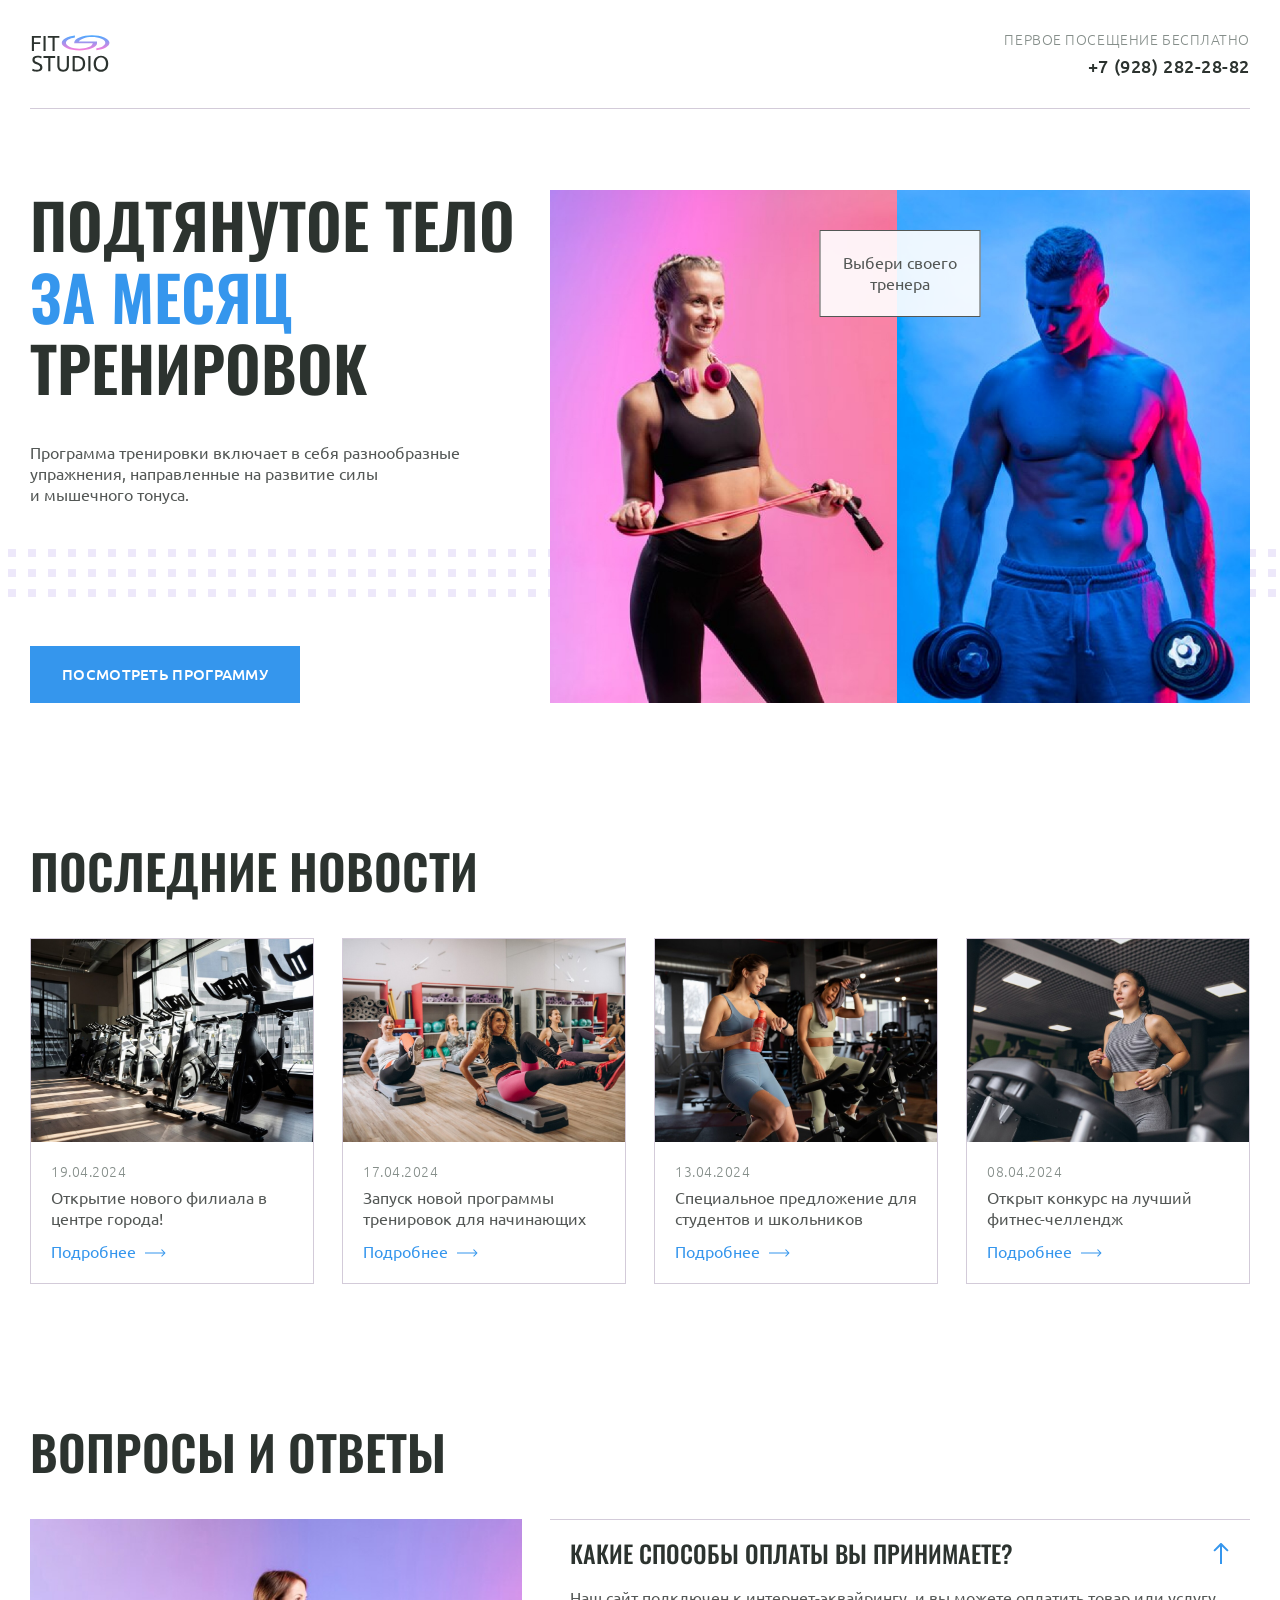
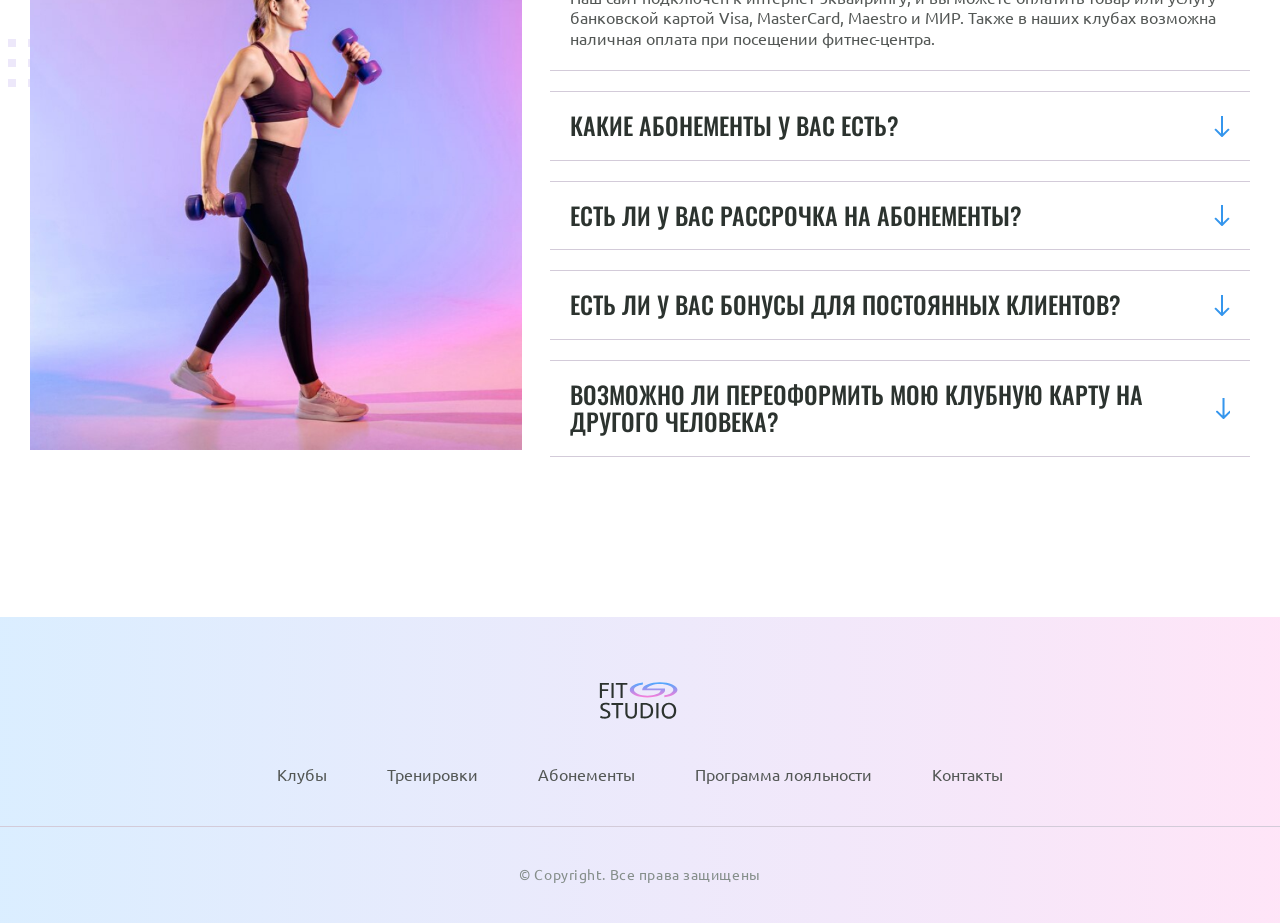
==== fit-studio/index.html @ fce28f0c "Add files via upload" ====
<!doctype html>
<html lang="ru">
  <head>
    <meta charset="UTF-8" />
    <meta name="viewport" content="width=device-width, initial-scale=1.0" />
    <title>Fit Studio - Главная</title>
    <link rel="stylesheet" href="./css/normalize.css" />
    <link rel="stylesheet" href="./css/fonts.css" />
    <link rel="stylesheet" href="./css/globals.css" />
    <link rel="stylesheet" href="./css/header.css" />
    <link rel="stylesheet" href="./css/index.css" />
    <link rel="stylesheet" href="./css/footer.css" />
    <link
      rel="icon"
      type="image/svg+xml"
      sizes="128x128"
      href="./images/favicon-icon.svg"
    />
  </head>
  <body>
    <header class="header">
      <div class="container">
        <div class="header-inner">
          <a href="/">
            <img
              src="./images/logo-icon.svg"
              width="84"
              height="45"
              alt="Логотип Fit Studio"
            />
          </a>
          <div class="phone text-sub">
            <p>Первое посещение бесплатно</p>
            <a href="tel:+79282822882">+7 (928) 282-28-82</a>
          </div>
        </div>
      </div>
    </header>
    <section class="hero section">
      <div class="container hero-container">
        <div class="hero-info">
          <h1>Подтянутое тело <strong>за месяц</strong> тренировок</h1>
          <p class="text">
            Программа тренировки включает в себя разнообразные упражнения,
            направленные на развитие силы и мышечного тонуса.
          </p>
          <a class="button" href="#">Посмотреть программу</a>
        </div>
        <div class="hero-images">
          <p class="hero-choose text">Выбери своего тренера</p>
          <img
            src="./images/sporty-woman-img.jpg"
            width="347"
            height="513"
            alt="Спортивная девушка держит в руках скакалку"
          />
          <img
            src="./images/sporty-man-img.jpg"
            width="353"
            height="513"
            alt="Спортивный мужчина держит в руках гантели"
          />
        </div>
      </div>
    </section>
    <section class="news section">
      <div class="container">
        <h2 class="title-large">Последние новости</h2>
        <div class="news-container">
          <article class="news-article">
            <header>
              <img
                src="./images/news/news-1-img.jpg"
                width="284"
                height="203"
                alt="Велотренажеры в спортивном зале"
              />
              <div class="news-info">
                <time class="news-date text-sub" datetime="2024-04-19">
                  19.04.2024
                </time>
                <h3 class="text">Открытие нового филиала в центре города!</h3>
              </div>
            </header>
            <footer>
              <a class="news-link" href="article.html">Подробнее</a>
            </footer>
          </article>
          <article class="news-article">
            <header>
              <img
                src="./images/news/news-2-img.jpg"
                width="284"
                height="203"
                alt="Группа женщин занимается спортом"
              />
              <div class="news-info">
                <time class="news-date text-sub" datetime="2024-04-17">
                  17.04.2024
                </time>
                <h3 class="text">
                  Запуск новой программы тренировок для начинающих
                </h3>
              </div>
            </header>
            <footer>
              <a class="news-link" href="article.html">Подробнее</a>
            </footer>
          </article>
          <article class="news-article">
            <header>
              <img
                src="./images/news/news-3-img.jpg"
                width="284"
                height="203"
                alt="Две девушки занимаются на велотренажерах"
              />
              <div class="news-info">
                <time class="news-date text-sub" datetime="2024-04-13">
                  13.04.2024
                </time>
                <h3 class="text">
                  Специальное предложение для студентов и школьников
                </h3>
              </div>
            </header>
            <footer>
              <a class="news-link" href="article.html">Подробнее</a>
            </footer>
          </article>
          <article class="news-article">
            <header>
              <img
                src="./images/news/news-4-img.jpg"
                width="284"
                height="203"
                alt="Девушка на беговой дорожке"
              />
              <div class="news-info">
                <time class="news-date text-sub" datetime="2024-04-08">
                  08.04.2024
                </time>
                <h3 class="text">Открыт конкурс на лучший фитнес-челлендж</h3>
              </div>
            </header>
            <footer>
              <a class="news-link" href="article.html">Подробнее</a>
            </footer>
          </article>
        </div>
      </div>
    </section>
    <section class="faq section">
      <div class="container">
        <h2 class="title-large">Вопросы и ответы</h2>
        <div class="faq-container">
          <img
            src="./images/sporty-woman-2-img.jpg"
            width="492"
            height="531"
            alt="Спортивная девушка с гантелями"
          />
          <div>
            <details name="faq" open>
              <summary class="title-medium">
                Какие способы оплаты вы принимаете?
              </summary>
              <p class="text">
                Наш сайт подключен к интернет-эквайрингу, и вы можете оплатить
                товар или услугу банковской картой Visa, MasterCard, Maestro и
                МИР. Также в наших клубах возможна наличная оплата при посещении
                фитнес-центра.
              </p>
            </details>
            <details name="faq">
              <summary class="title-medium">
                Какие абонементы у вас есть?
              </summary>
              <p class="text">
                Наш сайт подключен к интернет-эквайрингу, и вы можете оплатить
                товар или услугу банковской картой Visa, MasterCard, Maestro и
                МИР. Также в наших клубах возможна наличная оплата при посещении
                фитнес-центра.
              </p>
            </details>
            <details name="faq">
              <summary class="title-medium">
                Есть ли у вас рассрочка на абонементы?
              </summary>
              <p class="text">
                Наш сайт подключен к интернет-эквайрингу, и вы можете оплатить
                товар или услугу банковской картой Visa, MasterCard, Maestro и
                МИР. Также в наших клубах возможна наличная оплата при посещении
                фитнес-центра.
              </p>
            </details>
            <details name="faq">
              <summary class="title-medium">
                Есть ли у вас бонусы для постоянных клиентов?
              </summary>
              <p class="text">
                Наш сайт подключен к интернет-эквайрингу, и вы можете оплатить
                товар или услугу банковской картой Visa, MasterCard, Maestro и
                МИР. Также в наших клубах возможна наличная оплата при посещении
                фитнес-центра.
              </p>
            </details>
            <details name="faq">
              <summary class="title-medium">
                Возможно ли переоформить мою клубную карту на другого человека?
              </summary>
              <p class="text">
                Наш сайт подключен к интернет-эквайрингу, и вы можете оплатить
                товар или услугу банковской картой Visa, MasterCard, Maestro и
                МИР. Также в наших клубах возможна наличная оплата при
                посещенииß фитнес-центра.
              </p>
            </details>
          </div>
        </div>
      </div>
    </section>
    <footer class="footer">
      <div class="footer-top">
        <div class="container">
          <a class="footer-logo" href="/">
            <img
              src="./images/logo-icon.svg"
              width="84"
              height="45"
              alt="Логотип Fit Studio"
            />
          </a>
          <nav class="menu">
            <ul>
              <li><a href="#">Клубы</a></li>
              <li><a href="#">Тренировки</a></li>
              <li><a href="#">Абонементы</a></li>
              <li><a href="#">Программа лояльности</a></li>
              <li><a href="#">Контакты</a></li>
            </ul>
          </nav>
        </div>
      </div>
      <div class="container">
        <p class="copyright">&copy; Copyright. Все права защищены</p>
      </div>
    </footer>
  </body>
</html>
---- fit-studio/css/fonts.css ----
@font-face {
  font-family: "Ubuntu";
  src: local("Ubuntu"), url("../fonts/UbuntuLight.woff2") format("woff2");
  font-weight: 300;
  font-style: normal;
  font-display: swap;
}

@font-face {
  font-family: "Ubuntu";
  src: local("Ubuntu"), url("../fonts/UbuntuRegular.woff2") format("woff2");
  font-weight: 400;
  font-style: normal;
  font-display: swap;
}

@font-face {
  font-family: "Ubuntu";
  src: local("Ubuntu"), url("../fonts/UbuntuMedium.woff2") format("woff2");
  font-weight: 500;
  font-style: normal;
  font-display: swap;
}

@font-face {
  font-family: "Oswald";
  src: local("Oswald"), url("../fonts/OswaldMedium.woff2") format("woff2");
  font-weight: 500;
  font-style: normal;
  font-display: swap;
}

@font-face {
  font-family: "Oswald";
  src: local("Oswald"), url("../fonts/OswaldSemiBold.woff2") format("woff2");
  font-weight: 600;
  font-style: normal;
  font-display: swap;
}
---- fit-studio/css/globals.css ----
html {
  font-family: Ubuntu, sans-serif;
  font-weight: 400;
}

*,
*::before,
*::after {
  box-sizing: border-box;
}

body {
  display: flex;
  flex-direction: column;
  min-height: 100vh;
}

h1,
h2,
h3,
h4,
h5,
h6,
p {
  margin: 0;
}

a {
  text-decoration: none;
}

a,
button {
  outline: none;
}

.container {
  max-width: 1250px;
  margin: 0 auto;
  padding: 0 15px;
}

.text {
  font-weight: 400;
  font-size: 16px;
  line-height: 130%;
  color: #535755;
}

.button {
  display: inline-block;
  padding: 19px 32px;
  font-weight: 500;
  font-size: 15px;
  line-height: 130%;
  letter-spacing: 0.02em;
  text-transform: uppercase;
  text-align: center;
  color: #fff;
  background-color: #3596ed;
  transition:
    opacity 0.2s,
    background-color 0.2s;
}

.button:hover {
  opacity: 0.85;
}

.button:not(:disabled):active {
  background-color: #2d82cd;
}

button.button:disabled {
  opacity: 0.65;
  cursor: default;
}

.section {
  margin-bottom: 140px;
}

.title-large {
  max-width: 596px;
  margin-bottom: 40px;
  font-family: Oswald, sans-serif;
  font-weight: 600;
  font-size: 48px;
  line-height: 115%;
  text-transform: uppercase;
  color: #2c332f;
}

.title-medium {
  font-family: Oswald, sans-serif;
  font-weight: 500;
  font-size: 24px;
  line-height: 115%;
  text-transform: uppercase;
  color: #2c332f;
}

.text-sub {
  font-weight: 300;
  font-size: 14px;
  letter-spacing: 0.04em;
  text-transform: uppercase;
  color: #858e8a;
}

a:focus-visible,
button:focus-visible,
summary:focus-visible {
  outline: 2px solid #3596ed;
  outline-offset: 1px;
}
---- fit-studio/css/header.css ----
.header-inner {
  display: flex;
  justify-content: space-between;
  align-items: center;
  gap: 10px;
  padding-top: 30px;
  padding-bottom: 30px;
  border-bottom: 1px solid #d3cbd9;
}

.phone {
  text-align: right;
}

.phone p {
  margin-bottom: 8px;
}

.phone a {
  font-weight: 500;
  font-size: 18px;
  color: #2c332f;
  transition: color 0.2s;
}

.phone a:hover {
  color: #3596ed;
}
---- fit-studio/css/index.css ----
.hero {
  position: relative;
  padding-top: 80px;
}

.hero::after {
  content: "";
  position: absolute;
  bottom: 106px;
  z-index: -1;
  width: 100%;
  height: 48px;
  background: url("../images/decor-large-icon.svg") repeat-x;
}

.hero-container {
  display: flex;
  align-items: center;
  gap: 28px;
}

.hero h1 {
  margin-bottom: 40px;
  font-family: Oswald, sans-serif;
  font-weight: 600;
  font-size: 62px;
  line-height: 115%;
  text-transform: uppercase;
  color: #2c332f;
}

.hero h1 strong {
  font-weight: 600;
  color: #3596ed;
}

.hero-info .text {
  max-width: 440px;
  margin-bottom: 140px;
}

.hero-images {
  position: relative;
  display: flex;
}

.hero-choose {
  position: absolute;
  top: 40px;
  left: 50%;
  transform: translateX(-50%);
  max-width: 161px;
  padding: 22px;
  background: rgb(255 255 255 / 0.9);
  border: 1px solid #535755;
  text-align: center;
}

.news-container {
  display: flex;
  gap: 28px;
}

.news-article {
  display: flex;
  flex-direction: column;
  max-width: 284px;
  background-color: #fff;
  border: 1px solid #d3cbd9;
  overflow: hidden;
}

.news-article img {
  display: block;
}

.news-info {
  padding: 20px 20px 0;
  margin-bottom: 12px;
}

.news-date {
  display: inline-block;
  margin-bottom: 8px;
}

.news-article footer {
  padding: 0 20px 20px;
  margin-top: auto;
}

.news-link {
  display: inline-flex;
  align-items: center;
  gap: 8px;
  font-weight: 400;
  font-size: 16px;
  line-height: 130%;
  color: #3596ed;
}

.news-link::after {
  content: "";
  display: inline-block;
  width: 22px;
  height: 9px;
  background-image: url("../images/arrow-right-icon.svg");
  transition: transform 0.2s;
}

.news-link:hover::after {
  transform: translateX(5px);
}

.faq {
  position: relative;
}

.faq::before {
  content: "";
  position: absolute;
  top: 215px;
  z-index: -1;
  width: calc(50% - 250px);
  height: 48px;
  background: url("../images/decor-large-icon.svg") repeat-x;
}

.faq-container {
  display: flex;
  gap: 28px;
}

details {
  margin-bottom: 20px;
  border-block: 1px solid #d3cbd9;
}

details[open] summary::after {
  transform: rotate(180deg);
}

summary {
  display: flex;
  align-items: center;
  justify-content: space-between;
  gap: 10px;
  list-style: none;
  padding: 20px;
  cursor: pointer;
}

summary::after {
  content: "";
  display: inline-block;
  width: 17px;
  height: 22px;
  background: url("../images/arrow-down-icon.svg") no-repeat center / cover;
}

summary::-webkit-details-marker {
  display: none;
}

details > p {
  padding: 0 20px 20px;
}
---- fit-studio/css/footer.css ----
.footer {
  padding: 60px 0 40px;
  margin-top: auto;
  background-image: linear-gradient(
    90deg,
    rgba(73, 169, 255, 0.2) 0%,
    rgba(252, 124, 217, 0.2) 100%
  );
  text-align: center;
}

.footer-top {
  padding-bottom: 40px;
  margin-bottom: 40px;
  border-bottom: 1px solid #d3cbd9;
}

.footer-logo {
  display: inline-block;
  margin-bottom: 40px;
}

.menu ul {
  display: flex;
  justify-content: center;
  align-items: center;
  gap: 60px;
  list-style: none;
  margin: 0;
  padding: 0;
}

.menu a {
  font-weight: 400;
  font-size: 16px;
  line-height: 130%;
  color: #535755;
  transition: color 0.2s;
}

.menu a:hover {
  color: #3596ed;
}

.copyright {
  font-weight: 400;
  font-size: 14px;
  letter-spacing: 0.04em;
  color: #858e8a;
}

/*
1200px
992px
768px
576px
375px
320px
*/

@media (width <= 768px) {
  .menu ul {
    flex-direction: column;
    gap: 25px;
  }
}
@media (width <= 576px) {
  .footer {
    padding-top: 40px;
  }
}
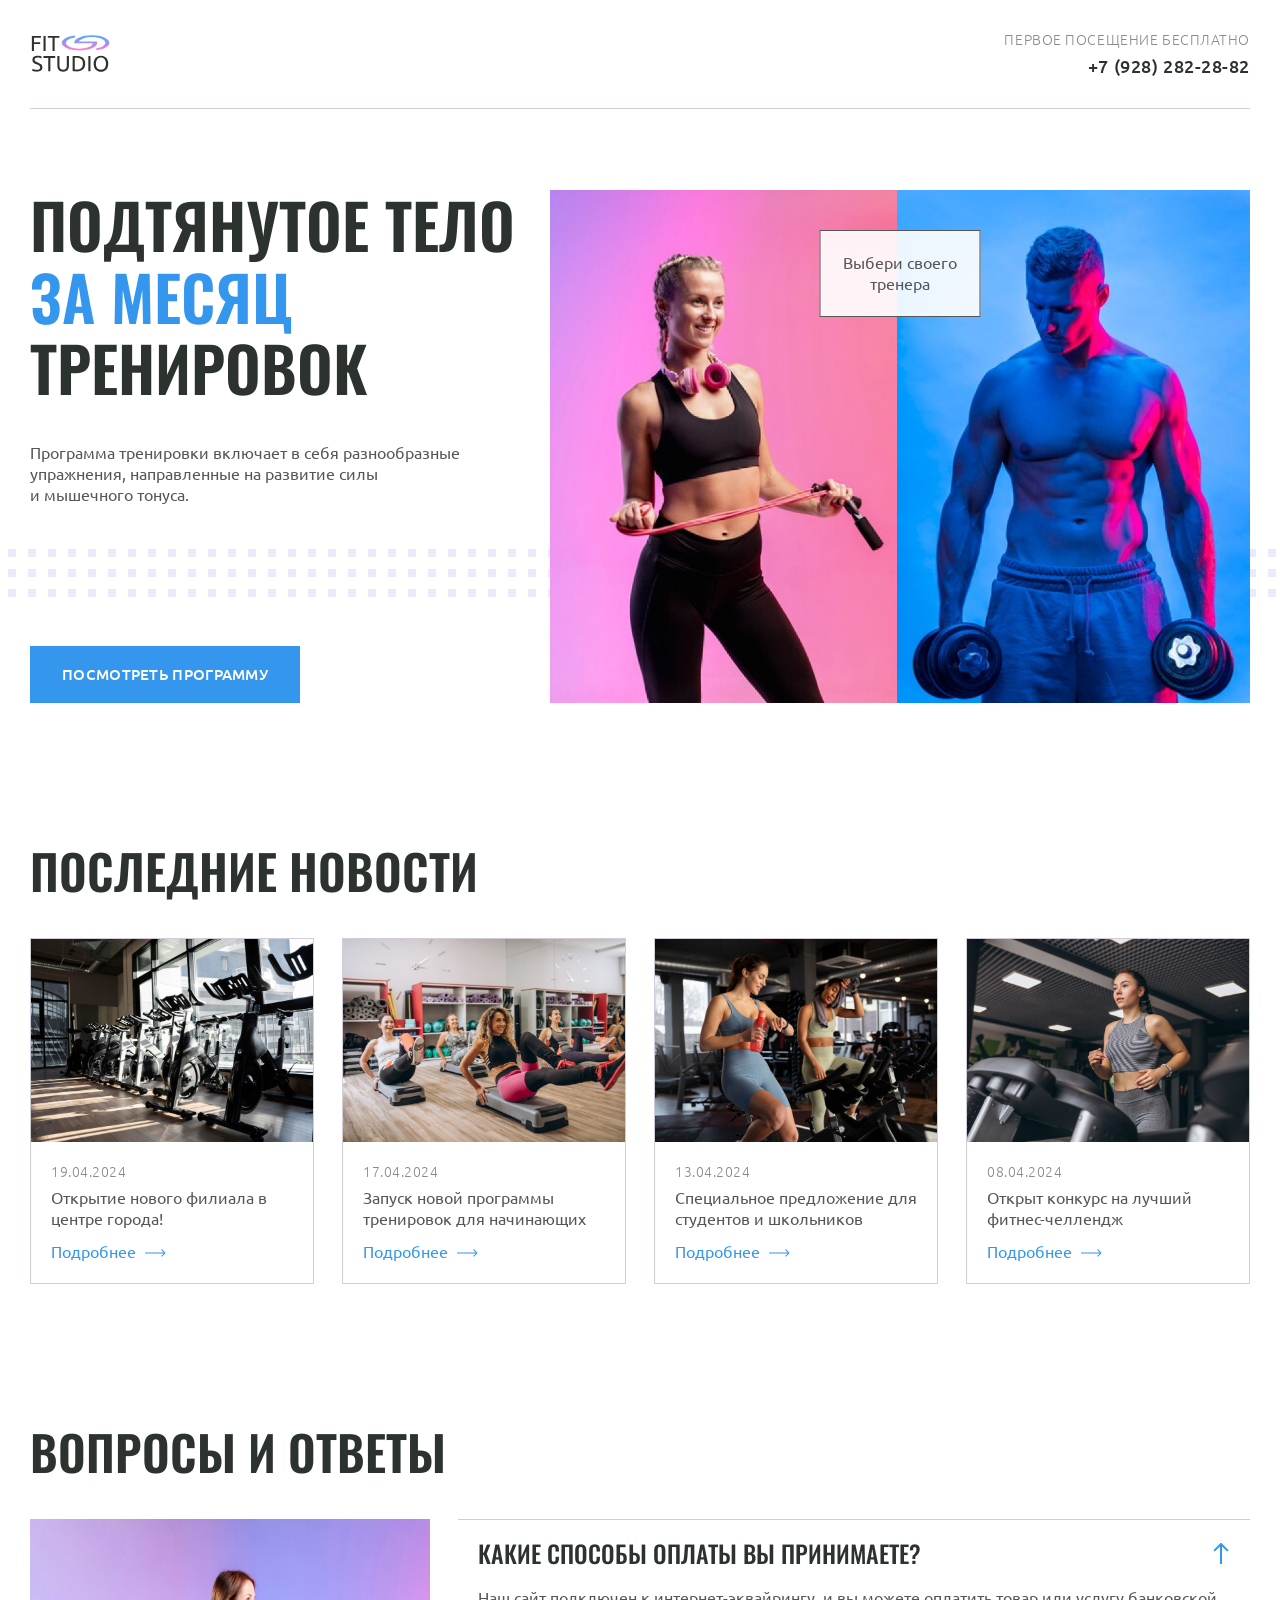
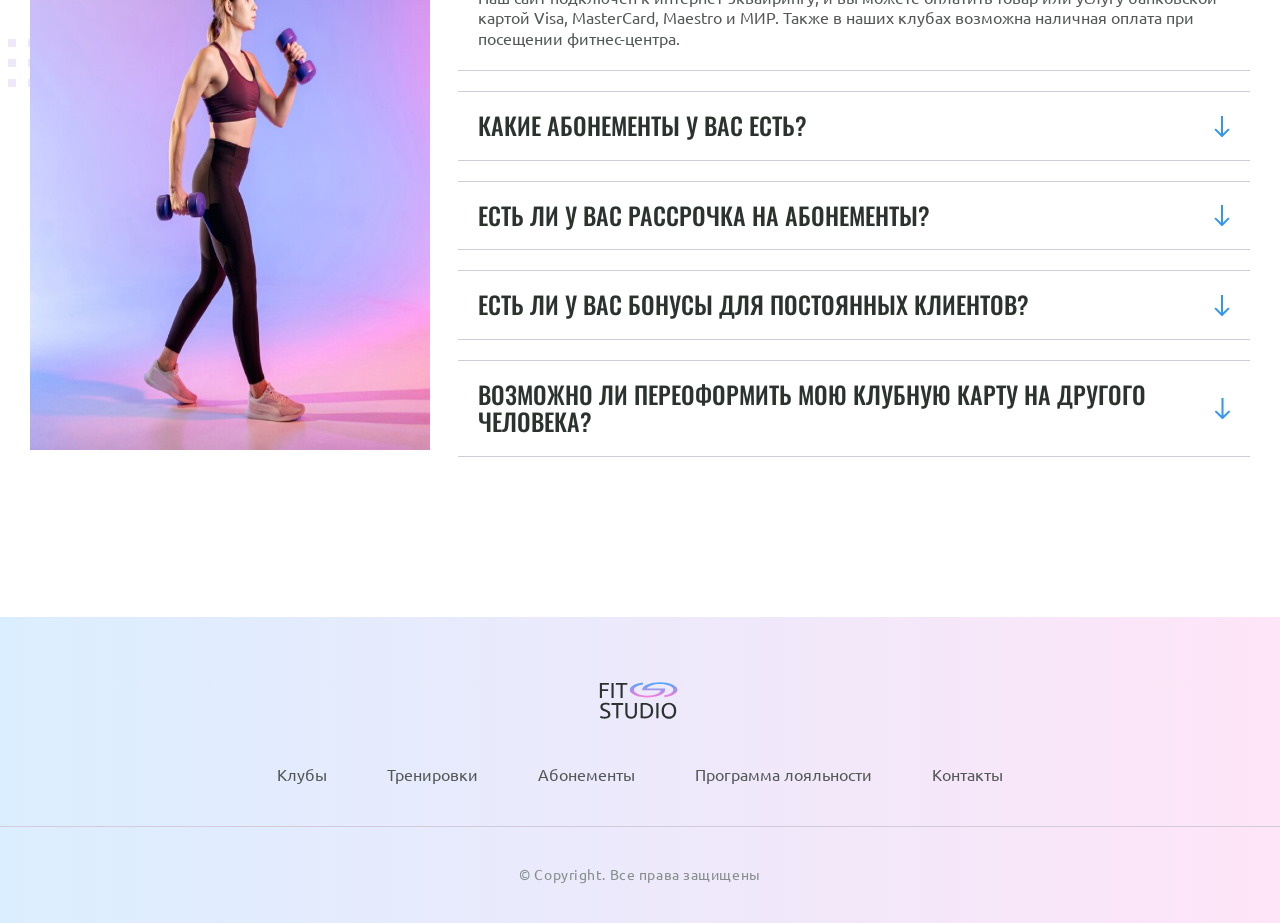
==== commit 564959e5: "Update index.html" ====
--- a/fit-studio/index.html
+++ b/fit-studio/index.html
@@ -156,7 +156,7 @@
         <div class="faq-container">
           <img
             src="./images/sporty-woman-2-img.jpg"
-            width="492"
+            width="400"
             height="531"
             alt="Спортивная девушка с гантелями"
           />
--- a/fit-studio/css/globals.css
+++ b/fit-studio/css/globals.css
@@ -114,3 +114,4 @@
   outline: 2px solid #3596ed;
   outline-offset: 1px;
 }
+
--- a/fit-studio/css/index.css
+++ b/fit-studio/css/index.css
@@ -165,3 +165,37 @@
 details > p {
   padding: 0 20px 20px;
 }
+@media (max-width: 768px) {
+  .news-container {
+    display: flex;
+    flex-direction: column;
+  }
+}
+@media (max-width: 768px) {
+  .news-container {
+    transform: translateX(45px);
+  }
+}
+@media (max-width: 768px) {
+  .faq-container {
+    max-width: 768px;
+    flex-direction: column;
+  }
+}
+
+@media (max-width: 768px) {
+  .section-img {
+    display: inline-block;
+    max-width: 300px;
+  }
+}
+@media (max-width: 768px) {
+  .hero-container {
+    flex-direction: column;
+  }
+}
+@media (max-width: 768px) {
+  .hero-images {
+    display: none;
+  }
+}
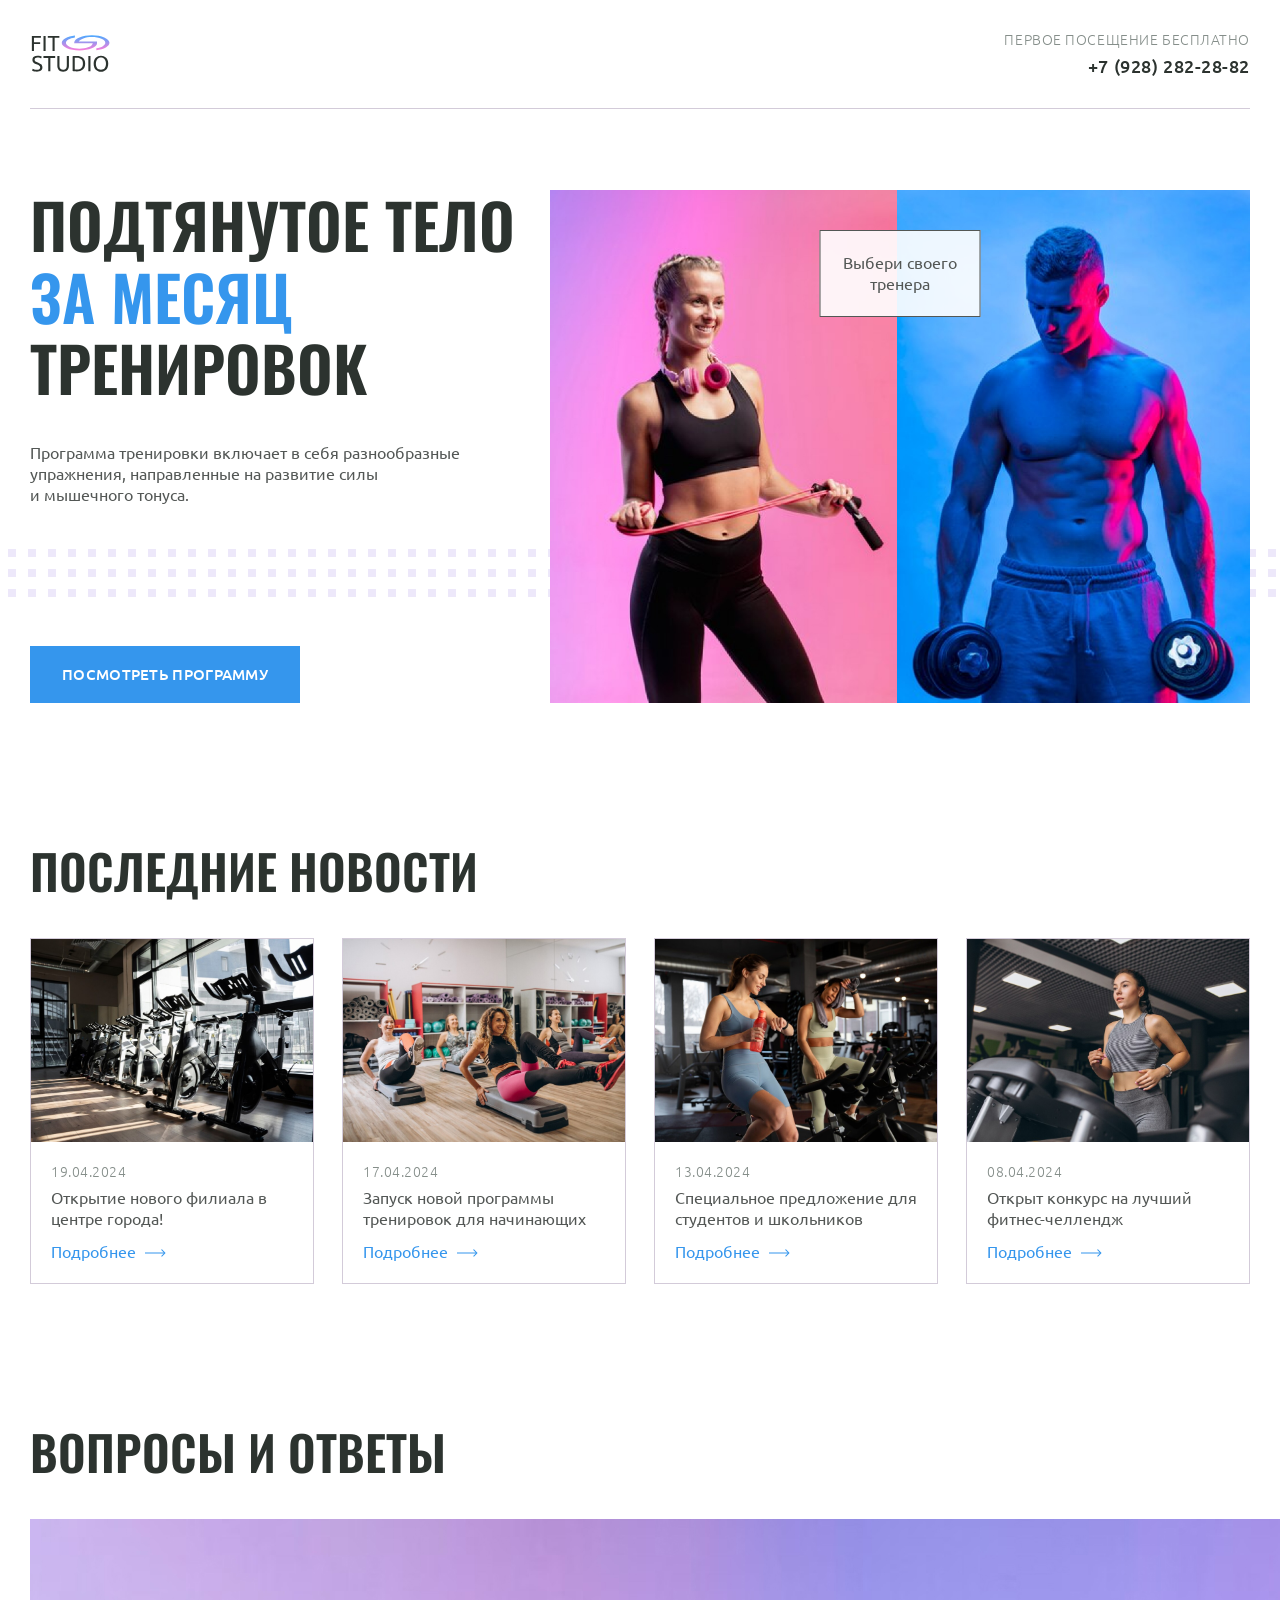
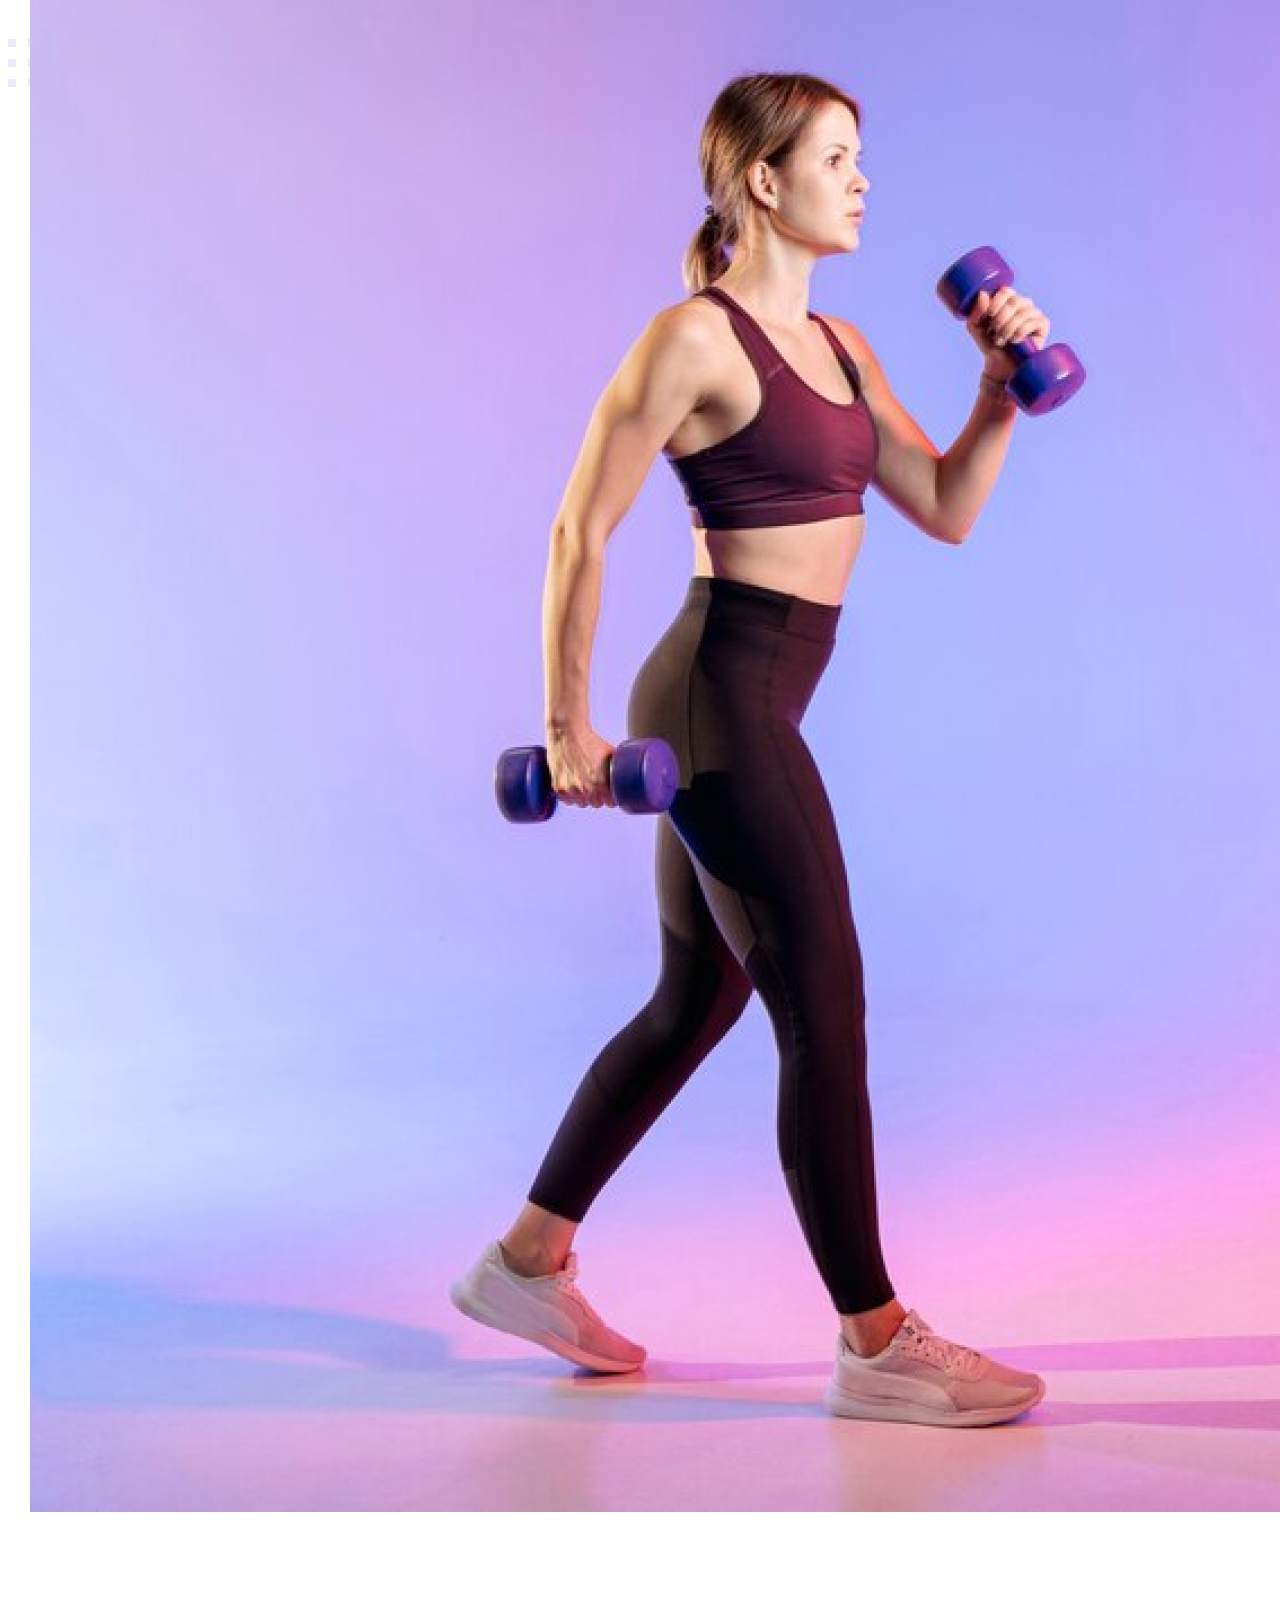
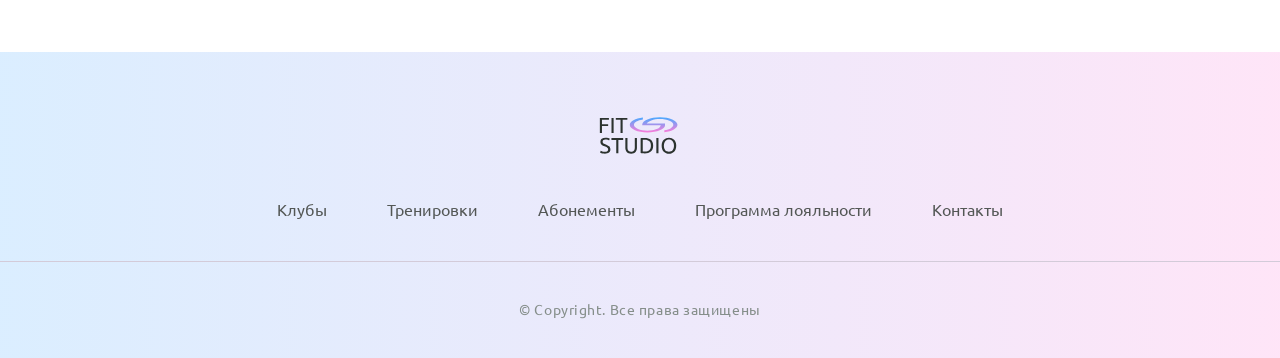
==== commit b27fb69c: "Update index.html" ====
--- a/fit-studio/index.html
+++ b/fit-studio/index.html
@@ -156,8 +156,7 @@
         <div class="faq-container">
           <img
             src="./images/sporty-woman-2-img.jpg"
-            width="400"
-            height="531"
+            
             alt="Спортивная девушка с гантелями"
           />
           <div>
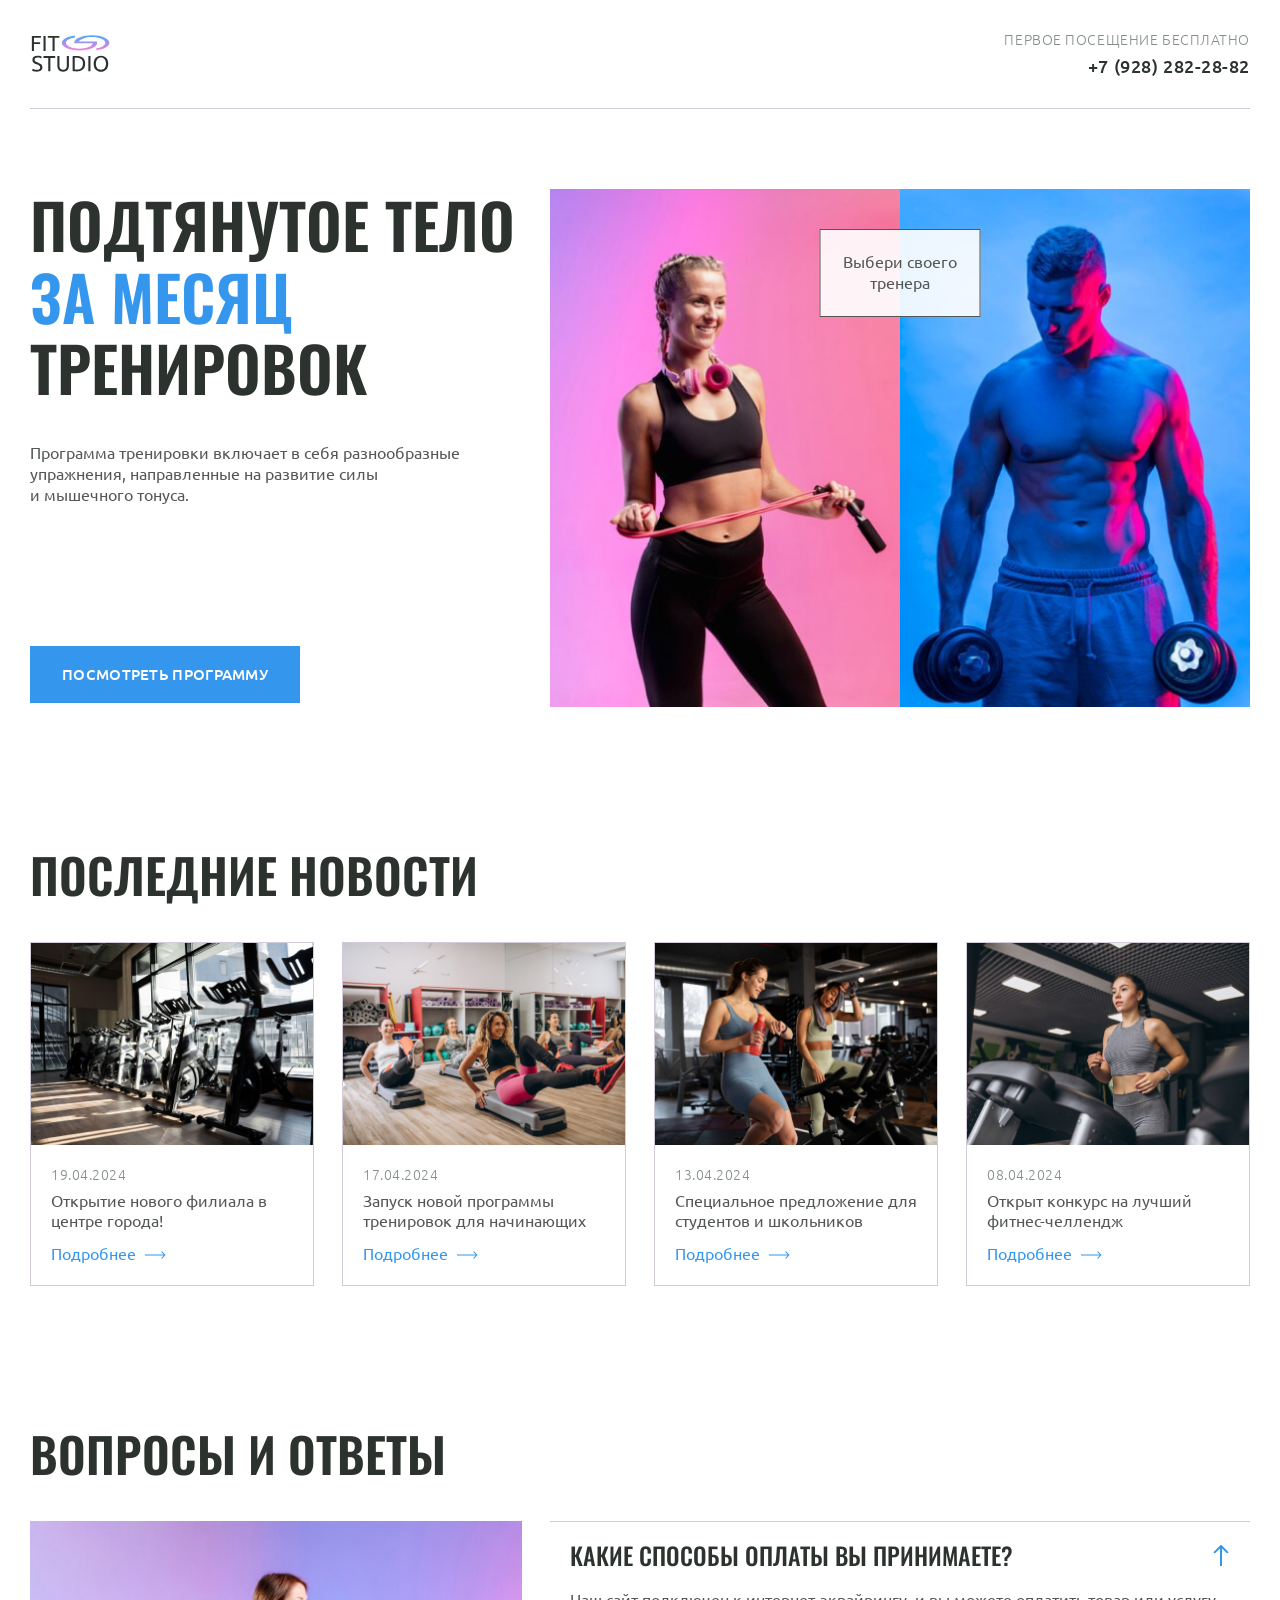
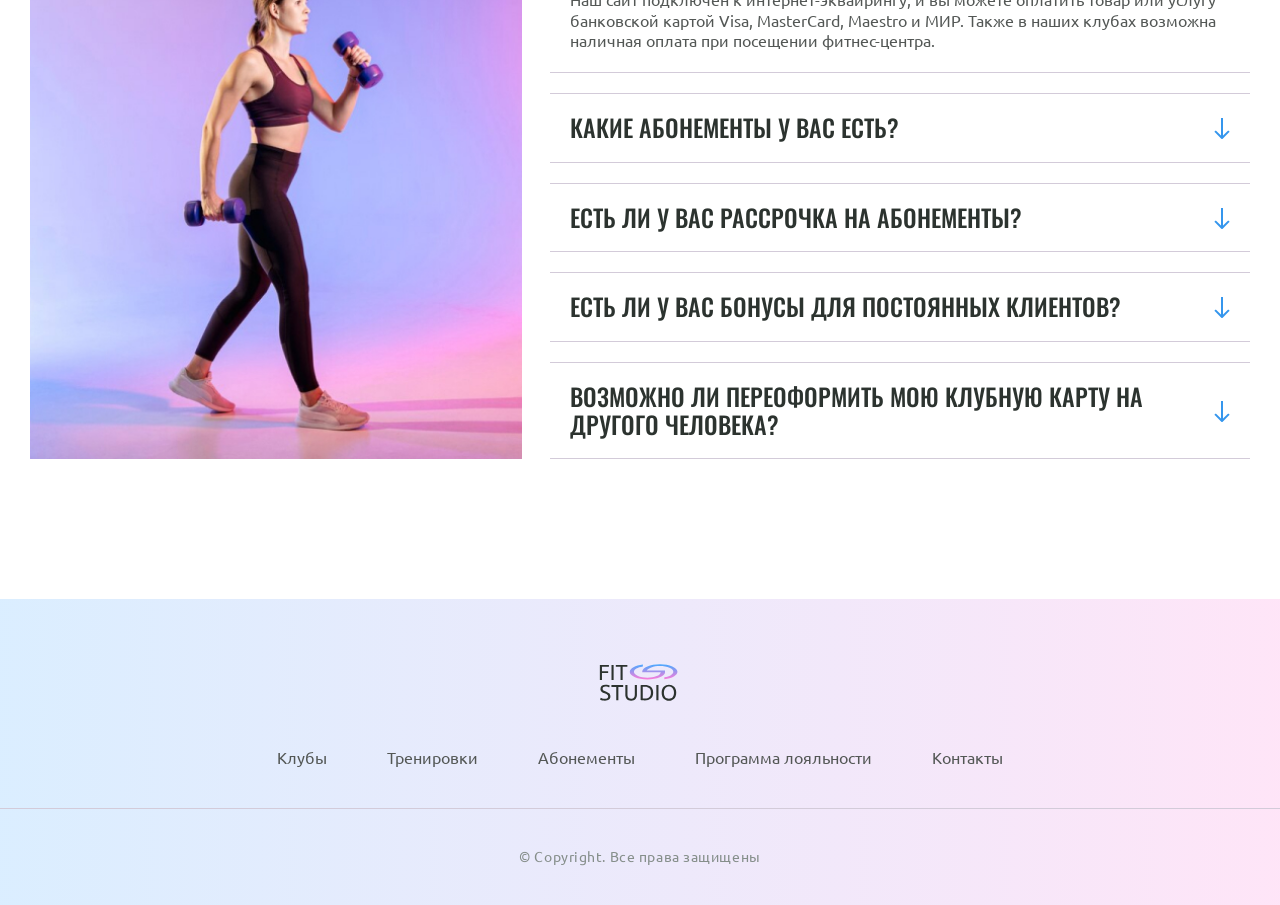
==== commit 59036363: "Add files via upload" ====
--- a/fit-studio/index.html
+++ b/fit-studio/index.html
@@ -1,249 +1,250 @@
-<!doctype html>
-<html lang="ru">
-  <head>
-    <meta charset="UTF-8" />
-    <meta name="viewport" content="width=device-width, initial-scale=1.0" />
-    <title>Fit Studio - Главная</title>
-    <link rel="stylesheet" href="./css/normalize.css" />
-    <link rel="stylesheet" href="./css/fonts.css" />
-    <link rel="stylesheet" href="./css/globals.css" />
-    <link rel="stylesheet" href="./css/header.css" />
-    <link rel="stylesheet" href="./css/index.css" />
-    <link rel="stylesheet" href="./css/footer.css" />
-    <link
-      rel="icon"
-      type="image/svg+xml"
-      sizes="128x128"
-      href="./images/favicon-icon.svg"
-    />
-  </head>
-  <body>
-    <header class="header">
-      <div class="container">
-        <div class="header-inner">
-          <a href="/">
-            <img
-              src="./images/logo-icon.svg"
-              width="84"
-              height="45"
-              alt="Логотип Fit Studio"
-            />
-          </a>
-          <div class="phone text-sub">
-            <p>Первое посещение бесплатно</p>
-            <a href="tel:+79282822882">+7 (928) 282-28-82</a>
-          </div>
-        </div>
-      </div>
-    </header>
-    <section class="hero section">
-      <div class="container hero-container">
-        <div class="hero-info">
-          <h1>Подтянутое тело <strong>за месяц</strong> тренировок</h1>
-          <p class="text">
-            Программа тренировки включает в себя разнообразные упражнения,
-            направленные на развитие силы и мышечного тонуса.
-          </p>
-          <a class="button" href="#">Посмотреть программу</a>
-        </div>
-        <div class="hero-images">
-          <p class="hero-choose text">Выбери своего тренера</p>
-          <img
-            src="./images/sporty-woman-img.jpg"
-            width="347"
-            height="513"
-            alt="Спортивная девушка держит в руках скакалку"
-          />
-          <img
-            src="./images/sporty-man-img.jpg"
-            width="353"
-            height="513"
-            alt="Спортивный мужчина держит в руках гантели"
-          />
-        </div>
-      </div>
-    </section>
-    <section class="news section">
-      <div class="container">
-        <h2 class="title-large">Последние новости</h2>
-        <div class="news-container">
-          <article class="news-article">
-            <header>
-              <img
-                src="./images/news/news-1-img.jpg"
-                width="284"
-                height="203"
-                alt="Велотренажеры в спортивном зале"
-              />
-              <div class="news-info">
-                <time class="news-date text-sub" datetime="2024-04-19">
-                  19.04.2024
-                </time>
-                <h3 class="text">Открытие нового филиала в центре города!</h3>
-              </div>
-            </header>
-            <footer>
-              <a class="news-link" href="article.html">Подробнее</a>
-            </footer>
-          </article>
-          <article class="news-article">
-            <header>
-              <img
-                src="./images/news/news-2-img.jpg"
-                width="284"
-                height="203"
-                alt="Группа женщин занимается спортом"
-              />
-              <div class="news-info">
-                <time class="news-date text-sub" datetime="2024-04-17">
-                  17.04.2024
-                </time>
-                <h3 class="text">
-                  Запуск новой программы тренировок для начинающих
-                </h3>
-              </div>
-            </header>
-            <footer>
-              <a class="news-link" href="article.html">Подробнее</a>
-            </footer>
-          </article>
-          <article class="news-article">
-            <header>
-              <img
-                src="./images/news/news-3-img.jpg"
-                width="284"
-                height="203"
-                alt="Две девушки занимаются на велотренажерах"
-              />
-              <div class="news-info">
-                <time class="news-date text-sub" datetime="2024-04-13">
-                  13.04.2024
-                </time>
-                <h3 class="text">
-                  Специальное предложение для студентов и школьников
-                </h3>
-              </div>
-            </header>
-            <footer>
-              <a class="news-link" href="article.html">Подробнее</a>
-            </footer>
-          </article>
-          <article class="news-article">
-            <header>
-              <img
-                src="./images/news/news-4-img.jpg"
-                width="284"
-                height="203"
-                alt="Девушка на беговой дорожке"
-              />
-              <div class="news-info">
-                <time class="news-date text-sub" datetime="2024-04-08">
-                  08.04.2024
-                </time>
-                <h3 class="text">Открыт конкурс на лучший фитнес-челлендж</h3>
-              </div>
-            </header>
-            <footer>
-              <a class="news-link" href="article.html">Подробнее</a>
-            </footer>
-          </article>
-        </div>
-      </div>
-    </section>
-    <section class="faq section">
-      <div class="container">
-        <h2 class="title-large">Вопросы и ответы</h2>
-        <div class="faq-container">
-          <img
-            src="./images/sporty-woman-2-img.jpg"
-            
-            alt="Спортивная девушка с гантелями"
-          />
-          <div>
-            <details name="faq" open>
-              <summary class="title-medium">
-                Какие способы оплаты вы принимаете?
-              </summary>
-              <p class="text">
-                Наш сайт подключен к интернет-эквайрингу, и вы можете оплатить
-                товар или услугу банковской картой Visa, MasterCard, Maestro и
-                МИР. Также в наших клубах возможна наличная оплата при посещении
-                фитнес-центра.
-              </p>
-            </details>
-            <details name="faq">
-              <summary class="title-medium">
-                Какие абонементы у вас есть?
-              </summary>
-              <p class="text">
-                Наш сайт подключен к интернет-эквайрингу, и вы можете оплатить
-                товар или услугу банковской картой Visa, MasterCard, Maestro и
-                МИР. Также в наших клубах возможна наличная оплата при посещении
-                фитнес-центра.
-              </p>
-            </details>
-            <details name="faq">
-              <summary class="title-medium">
-                Есть ли у вас рассрочка на абонементы?
-              </summary>
-              <p class="text">
-                Наш сайт подключен к интернет-эквайрингу, и вы можете оплатить
-                товар или услугу банковской картой Visa, MasterCard, Maestro и
-                МИР. Также в наших клубах возможна наличная оплата при посещении
-                фитнес-центра.
-              </p>
-            </details>
-            <details name="faq">
-              <summary class="title-medium">
-                Есть ли у вас бонусы для постоянных клиентов?
-              </summary>
-              <p class="text">
-                Наш сайт подключен к интернет-эквайрингу, и вы можете оплатить
-                товар или услугу банковской картой Visa, MasterCard, Maestro и
-                МИР. Также в наших клубах возможна наличная оплата при посещении
-                фитнес-центра.
-              </p>
-            </details>
-            <details name="faq">
-              <summary class="title-medium">
-                Возможно ли переоформить мою клубную карту на другого человека?
-              </summary>
-              <p class="text">
-                Наш сайт подключен к интернет-эквайрингу, и вы можете оплатить
-                товар или услугу банковской картой Visa, MasterCard, Maestro и
-                МИР. Также в наших клубах возможна наличная оплата при
-                посещенииß фитнес-центра.
-              </p>
-            </details>
-          </div>
-        </div>
-      </div>
-    </section>
-    <footer class="footer">
-      <div class="footer-top">
-        <div class="container">
-          <a class="footer-logo" href="/">
-            <img
-              src="./images/logo-icon.svg"
-              width="84"
-              height="45"
-              alt="Логотип Fit Studio"
-            />
-          </a>
-          <nav class="menu">
-            <ul>
-              <li><a href="#">Клубы</a></li>
-              <li><a href="#">Тренировки</a></li>
-              <li><a href="#">Абонементы</a></li>
-              <li><a href="#">Программа лояльности</a></li>
-              <li><a href="#">Контакты</a></li>
-            </ul>
-          </nav>
-        </div>
-      </div>
-      <div class="container">
-        <p class="copyright">&copy; Copyright. Все права защищены</p>
-      </div>
-    </footer>
-  </body>
+<!DOCTYPE html>
+<html lang="ru" class="home-page">
+	<head>
+		<meta charset="UTF-8" />
+		<meta name="viewport" content="width=device-width, initial-scale=1.0" />
+		<title>Fit Studio - Главная</title>
+		<link rel="stylesheet" href="./css/normalize.css" />
+		<link rel="stylesheet" href="./css/fonts.css" />
+		<link rel="stylesheet" href="./css/globals.css" />
+		<link rel="stylesheet" href="./css/header.css" />
+		<link rel="stylesheet" href="./css/index.css" />
+		<link rel="stylesheet" href="./css/footer.css" />
+		<link
+			rel="icon"
+			type="image/svg+xml"
+			sizes="128x128"
+			href="./images/favicon-icon.svg"
+		/>
+	</head>
+	<body>
+		<header class="header">
+			<div class="container">
+				<div class="header-inner">
+					<a href="/">
+						<img
+							src="./images/logo-icon.svg"
+							width="84"
+							height="45"
+							alt="Логотип Fit Studio"
+						/>
+					</a>
+					<div class="phone text-sub">
+						<p>Первое посещение бесплатно</p>
+						<a href="tel:+79282822882">+7 (928) 282-28-82</a>
+					</div>
+				</div>
+			</div>
+		</header>
+		<section class="hero section">
+			<div class="container hero-container">
+				<div class="hero-info">
+					<h1>Подтянутое тело <strong>за месяц</strong> тренировок</h1>
+					<p class="text">
+						Программа тренировки включает в себя разнообразные упражнения,
+						направленные на развитие силы и мышечного тонуса.
+					</p>
+					<a class="button" href="#">Посмотреть программу</a>
+				</div>
+				<div class="hero-images">
+					<p class="hero-choose text">Выбери своего тренера</p>
+					<img
+						src="./images/sporty-woman-img.jpg"
+						width="347"
+						height="513"
+						alt="Спортивная девушка держит в руках скакалку"
+					/>
+					<img
+						src="./images/sporty-man-img.jpg"
+						width="353"
+						height="513"
+						alt="Спортивный мужчина держит в руках гантели"
+					/>
+				</div>
+			</div>
+		</section>
+		<section class="news section">
+			<div class="container">
+				<h2 class="title-large">Последние новости</h2>
+				<div class="news-container">
+					<article class="news-article">
+						<header>
+							<img
+								src="./images/news/news-1-img.jpg"
+								width="284"
+								height="203"
+								alt="Велотренажеры в спортивном зале"
+							/>
+							<div class="news-info">
+								<time class="news-date text-sub" datetime="2024-04-19">
+									19.04.2024
+								</time>
+								<h3 class="text">Открытие нового филиала в центре города!</h3>
+							</div>
+						</header>
+						<footer>
+							<a class="news-link" href="article.html">Подробнее</a>
+						</footer>
+					</article>
+					<article class="news-article">
+						<header>
+							<img
+								src="./images/news/news-2-img.jpg"
+								width="284"
+								height="203"
+								alt="Группа женщин занимается спортом"
+							/>
+							<div class="news-info">
+								<time class="news-date text-sub" datetime="2024-04-17">
+									17.04.2024
+								</time>
+								<h3 class="text">
+									Запуск новой программы тренировок для начинающих
+								</h3>
+							</div>
+						</header>
+						<footer>
+							<a class="news-link" href="article.html">Подробнее</a>
+						</footer>
+					</article>
+					<article class="news-article">
+						<header>
+							<img
+								src="./images/news/news-3-img.jpg"
+								width="284"
+								height="203"
+								alt="Две девушки занимаются на велотренажерах"
+							/>
+							<div class="news-info">
+								<time class="news-date text-sub" datetime="2024-04-13">
+									13.04.2024
+								</time>
+								<h3 class="text">
+									Специальное предложение для студентов и школьников
+								</h3>
+							</div>
+						</header>
+						<footer>
+							<a class="news-link" href="article.html">Подробнее</a>
+						</footer>
+					</article>
+					<article class="news-article">
+						<header>
+							<img
+								src="./images/news/news-4-img.jpg"
+								width="284"
+								height="203"
+								alt="Девушка на беговой дорожке"
+							/>
+							<div class="news-info">
+								<time class="news-date text-sub" datetime="2024-04-08">
+									08.04.2024
+								</time>
+								<h3 class="text">Открыт конкурс на лучший фитнес-челлендж</h3>
+							</div>
+						</header>
+						<footer>
+							<a class="news-link" href="article.html">Подробнее</a>
+						</footer>
+					</article>
+				</div>
+			</div>
+		</section>
+		<section class="faq section">
+			<div class="container">
+				<h2 class="title-large">Вопросы и ответы</h2>
+				<div class="faq-container">
+					<img
+						src="./images/sporty-woman-2-img.jpg"
+						width="492"
+						height="531"
+						alt="Спортивная девушка с гантелями"
+					/>
+					<div>
+						<details name="faq" open>
+							<summary class="title-medium">
+								Какие способы оплаты вы принимаете?
+							</summary>
+							<p class="text">
+								Наш сайт подключен к интернет-эквайрингу, и вы можете оплатить
+								товар или услугу банковской картой Visa, MasterCard, Maestro и
+								МИР. Также в наших клубах возможна наличная оплата при посещении
+								фитнес-центра.
+							</p>
+						</details>
+						<details name="faq">
+							<summary class="title-medium">
+								Какие абонементы у вас есть?
+							</summary>
+							<p class="text">
+								Наш сайт подключен к интернет-эквайрингу, и вы можете оплатить
+								товар или услугу банковской картой Visa, MasterCard, Maestro и
+								МИР. Также в наших клубах возможна наличная оплата при посещении
+								фитнес-центра.
+							</p>
+						</details>
+						<details name="faq">
+							<summary class="title-medium">
+								Есть ли у вас рассрочка на абонементы?
+							</summary>
+							<p class="text">
+								Наш сайт подключен к интернет-эквайрингу, и вы можете оплатить
+								товар или услугу банковской картой Visa, MasterCard, Maestro и
+								МИР. Также в наших клубах возможна наличная оплата при посещении
+								фитнес-центра.
+							</p>
+						</details>
+						<details name="faq">
+							<summary class="title-medium">
+								Есть ли у вас бонусы для постоянных клиентов?
+							</summary>
+							<p class="text">
+								Наш сайт подключен к интернет-эквайрингу, и вы можете оплатить
+								товар или услугу банковской картой Visa, MasterCard, Maestro и
+								МИР. Также в наших клубах возможна наличная оплата при посещении
+								фитнес-центра.
+							</p>
+						</details>
+						<details name="faq">
+							<summary class="title-medium">
+								Возможно ли переоформить мою клубную карту на другого человека?
+							</summary>
+							<p class="text">
+								Наш сайт подключен к интернет-эквайрингу, и вы можете оплатить
+								товар или услугу банковской картой Visa, MasterCard, Maestro и
+								МИР. Также в наших клубах возможна наличная оплата при
+								посещенииß фитнес-центра.
+							</p>
+						</details>
+					</div>
+				</div>
+			</div>
+		</section>
+		<footer class="footer">
+			<div class="footer-top">
+				<div class="container">
+					<a class="footer-logo" href="/">
+						<img
+							src="./images/logo-icon.svg"
+							width="84"
+							height="45"
+							alt="Логотип Fit Studio"
+						/>
+					</a>
+					<nav class="menu">
+						<ul>
+							<li><a href="#">Клубы</a></li>
+							<li><a href="#">Тренировки</a></li>
+							<li><a href="#">Абонементы</a></li>
+							<li><a href="#">Программа лояльности</a></li>
+							<li><a href="#">Контакты</a></li>
+						</ul>
+					</nav>
+				</div>
+			</div>
+			<div class="container">
+				<p class="copyright">&copy; Copyright. Все права защищены</p>
+			</div>
+		</footer>
+	</body>
 </html>
--- a/fit-studio/css/globals.css
+++ b/fit-studio/css/globals.css
@@ -12,6 +12,7 @@
 body {
   display: flex;
   flex-direction: column;
+  min-width: 375px;
   min-height: 100vh;
 }
 
@@ -27,6 +28,12 @@
 
 a {
   text-decoration: none;
+}
+
+img {
+  max-width: 100%;
+  height: auto;
+  object-fit: cover;
 }
 
 a,
@@ -58,9 +65,7 @@
   text-align: center;
   color: #fff;
   background-color: #3596ed;
-  transition:
-    opacity 0.2s,
-    background-color 0.2s;
+  transition: opacity 0.2s, background-color 0.2s;
 }
 
 .button:hover {
@@ -108,6 +113,15 @@
   color: #858e8a;
 }
 
+.decor::before {
+  content: "";
+  position: absolute;
+  z-index: -1;
+  width: calc(50% - 250px);
+  height: 48px;
+  background: url("../images/decor-icon.svg") repeat-x;
+}
+
 a:focus-visible,
 button:focus-visible,
 summary:focus-visible {
@@ -115,3 +129,42 @@
   outline-offset: 1px;
 }
 
+@media (width <= 992px) {
+  .container {
+    max-width: 768px;
+  }
+}
+
+@media (width <= 768px) {
+  .container {
+    max-width: 576px;
+  }
+
+  .title-large {
+    font-size: 40px;
+    margin-bottom: 30px;
+  }
+
+  .home-page .title-large {
+    max-width: inherit;
+    text-align: center;
+  }
+
+  .title-medium {
+    font-size: 22px;
+  }
+}
+
+@media (width <= 576px) {
+  .section {
+    margin-bottom: 80px;
+  }
+
+  .title-large {
+    font-size: 32px;
+  }
+
+  .title-medium {
+    font-size: 18px;
+  }
+}
--- a/fit-studio/css/index.css
+++ b/fit-studio/css/index.css
@@ -3,19 +3,13 @@
   padding-top: 80px;
 }
 
-.hero::after {
-  content: "";
-  position: absolute;
+.hero::before {
   bottom: 106px;
-  z-index: -1;
   width: 100%;
-  height: 48px;
-  background: url("../images/decor-large-icon.svg") repeat-x;
 }
 
 .hero-container {
   display: flex;
-  align-items: center;
   gap: 28px;
 }
 
@@ -32,6 +26,10 @@
 .hero h1 strong {
   font-weight: 600;
   color: #3596ed;
+}
+
+.hero-info {
+  max-width: 492px;
 }
 
 .hero-info .text {
@@ -65,6 +63,7 @@
   display: flex;
   flex-direction: column;
   max-width: 284px;
+  flex: 1 1 25%;
   background-color: #fff;
   border: 1px solid #d3cbd9;
   overflow: hidden;
@@ -117,13 +116,7 @@
 }
 
 .faq::before {
-  content: "";
-  position: absolute;
   top: 215px;
-  z-index: -1;
-  width: calc(50% - 250px);
-  height: 48px;
-  background: url("../images/decor-large-icon.svg") repeat-x;
 }
 
 .faq-container {
@@ -134,6 +127,10 @@
 details {
   margin-bottom: 20px;
   border-block: 1px solid #d3cbd9;
+}
+
+details:last-child {
+  margin-bottom: 0;
 }
 
 details[open] summary::after {
@@ -153,6 +150,7 @@
 summary::after {
   content: "";
   display: inline-block;
+  flex-shrink: 0;
   width: 17px;
   height: 22px;
   background: url("../images/arrow-down-icon.svg") no-repeat center / cover;
@@ -165,37 +163,89 @@
 details > p {
   padding: 0 20px 20px;
 }
-@media (max-width: 768px) {
-  .news-container {
-    display: flex;
-    flex-direction: column;
-  }
-}
-@media (max-width: 768px) {
-  .news-container {
-    transform: translateX(45px);
-  }
-}
-@media (max-width: 768px) {
-  .faq-container {
-    max-width: 768px;
-    flex-direction: column;
-  }
-}
-
-@media (max-width: 768px) {
-  .section-img {
-    display: inline-block;
-    max-width: 300px;
-  }
-}
-@media (max-width: 768px) {
+
+@media (width <= 1440px) {
+  .hero-images img {
+    width: 50%;
+  }
+}
+
+@media (width <= 992px) {
+  .hero::after {
+    display: none;
+  }
+
   .hero-container {
     flex-direction: column;
-  }
-}
-@media (max-width: 768px) {
-  .hero-images {
+    align-items: center;
+  }
+
+  .hero-info {
+    text-align: center;
+  }
+
+  .hero h1 {
+    margin-bottom: 30px;
+    font-size: 52px;
+  }
+
+  .hero-info .text {
+    max-width: inherit;
+    margin-bottom: 30px;
+  }
+
+  .news-container {
+    flex-wrap: wrap;
+    justify-content: center;
+    gap: 20px;
+  }
+
+  .news-article {
+    flex-basis: 50%;
+    max-width: 350px;
+  }
+
+  .news-article img {
+    width: 100%;
+  }
+
+  .faq::before {
     display: none;
   }
-}
+
+  .faq-container {
+    flex-direction: column-reverse;
+    align-items: center;
+  }
+}
+
+@media (width <= 768px) {
+  .hero h1 {
+    font-size: 50px;
+  }
+
+  .news-article {
+    flex-basis: 100%;
+    max-width: 400px;
+  }
+}
+
+@media (width <= 576px) {
+  .hero {
+    padding-top: 60px;
+  }
+
+  .hero-info {
+    max-width: 410px;
+  }
+
+  .hero h1 {
+    font-size: 42px;
+  }
+
+  .hero-choose {
+    max-width: 125px;
+    padding: 10px;
+    font-size: 14px;
+  }
+}
--- a/fit-studio/css/footer.css
+++ b/fit-studio/css/footer.css
@@ -49,21 +49,13 @@
   color: #858e8a;
 }
 
-/*
-1200px
-992px
-768px
-576px
-375px
-320px
-*/
-
 @media (width <= 768px) {
   .menu ul {
     flex-direction: column;
     gap: 25px;
   }
 }
+
 @media (width <= 576px) {
   .footer {
     padding-top: 40px;
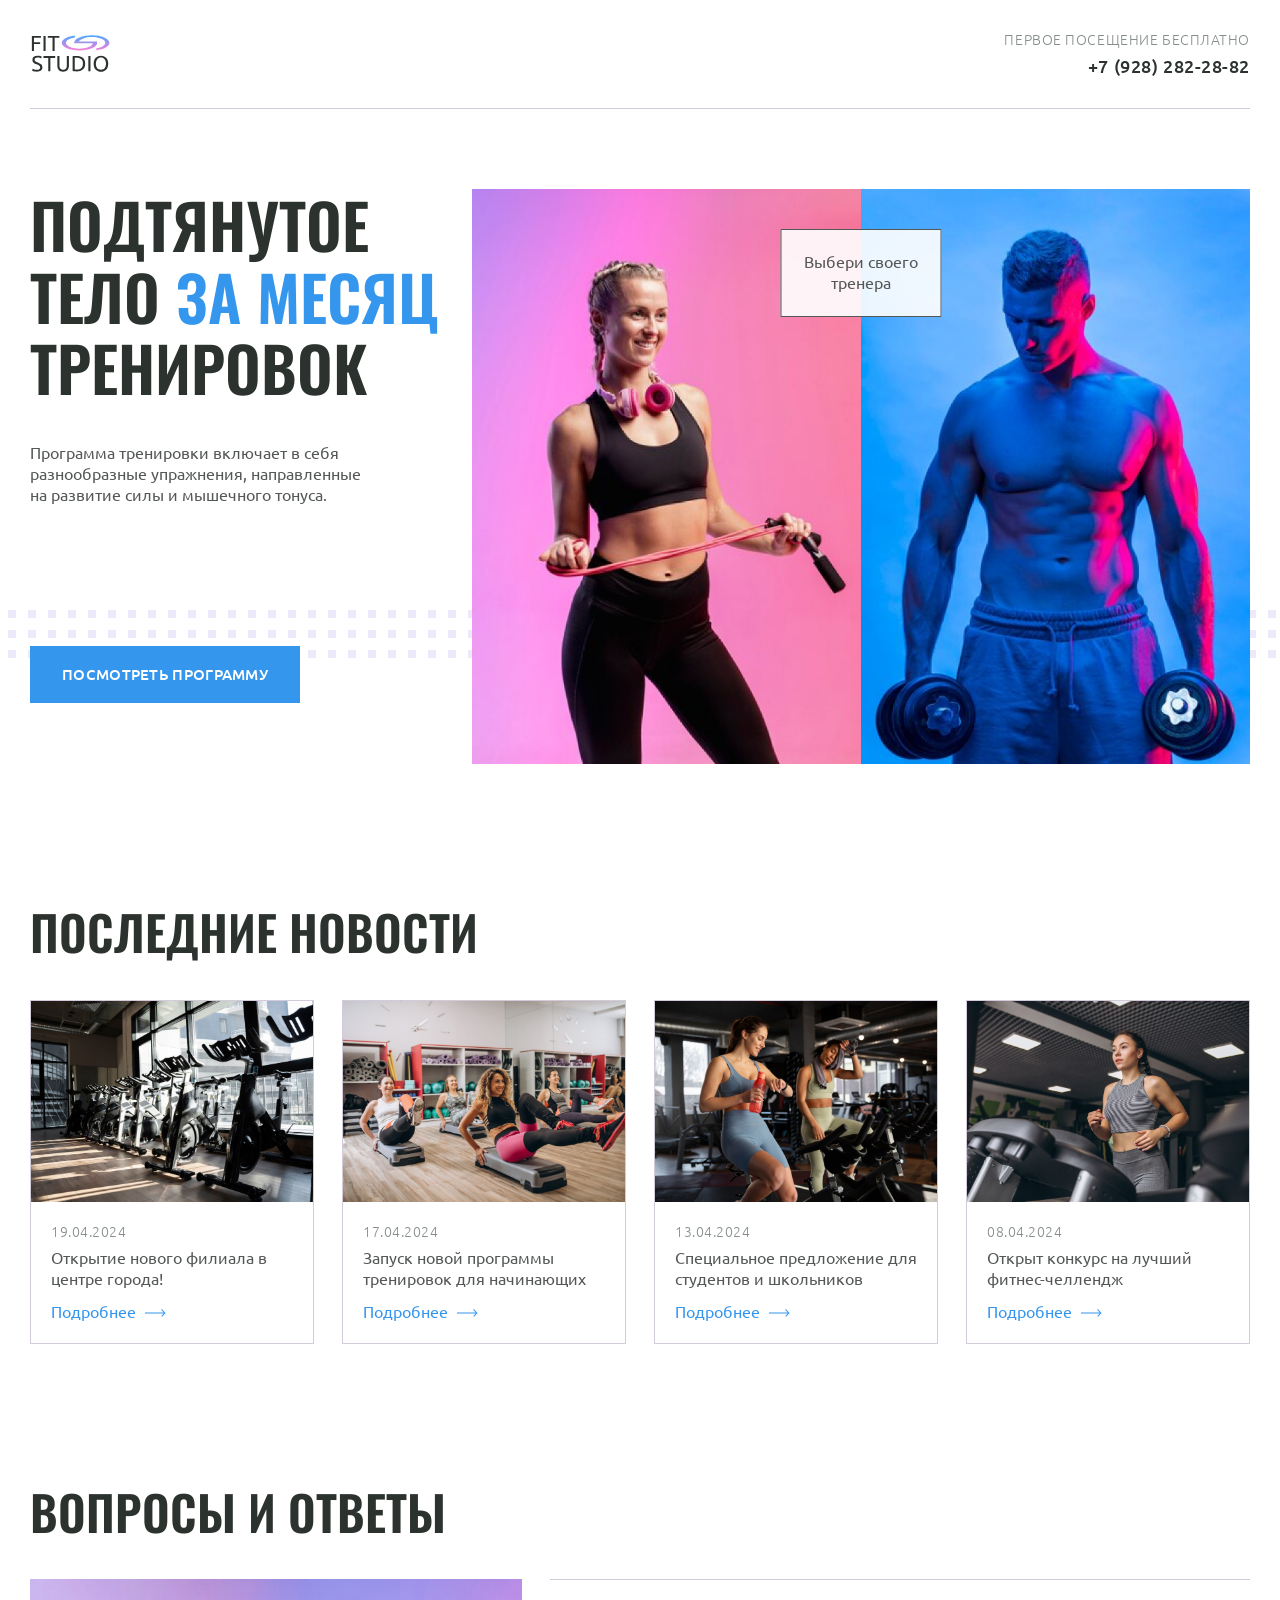
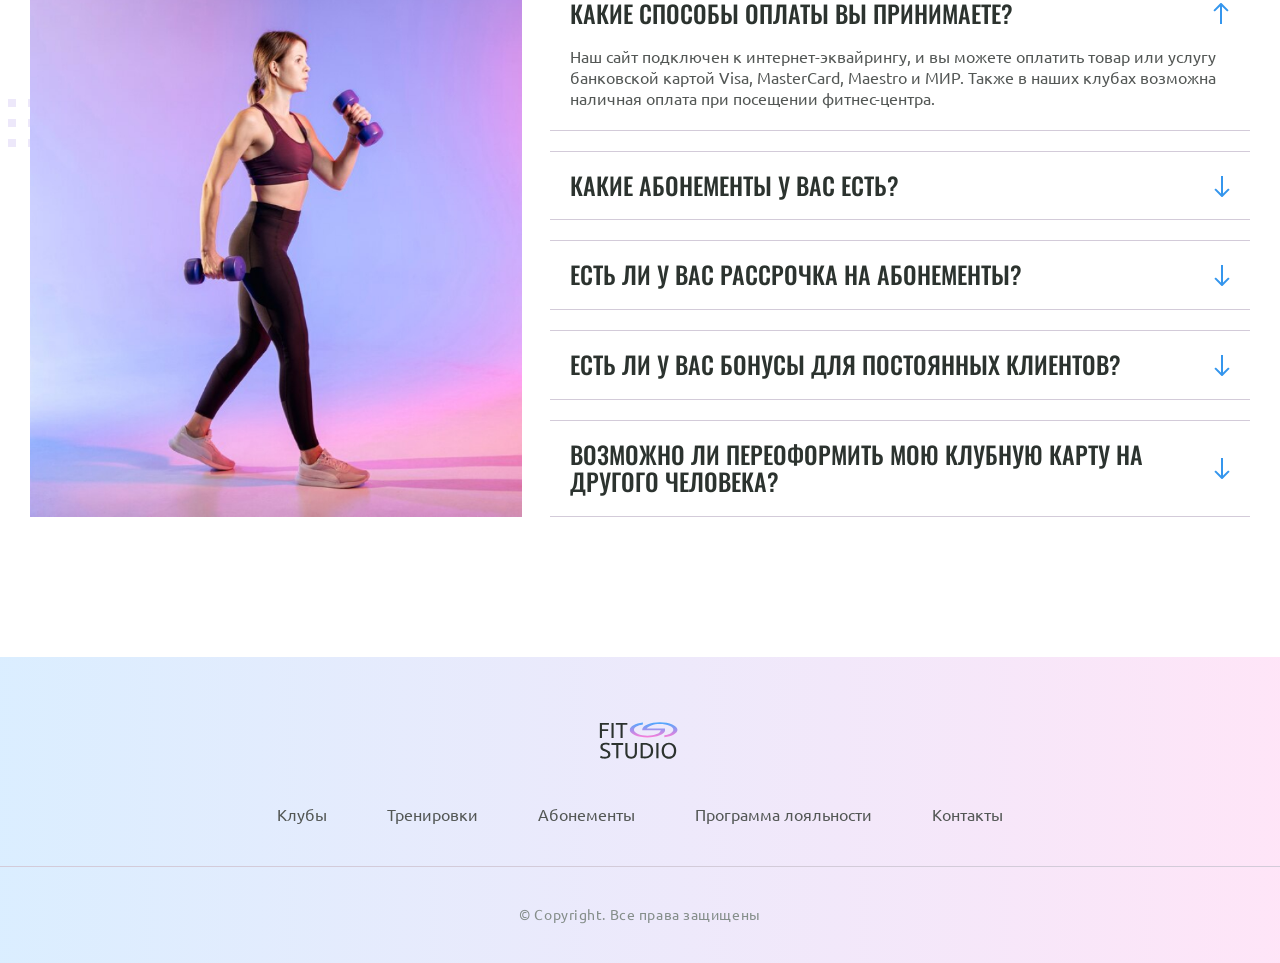
==== commit 05a1acb9: "Add files via upload" ====
--- a/fit-studio/index.html
+++ b/fit-studio/index.html
@@ -1,250 +1,250 @@
-<!DOCTYPE html>
+<!doctype html>
 <html lang="ru" class="home-page">
-	<head>
-		<meta charset="UTF-8" />
-		<meta name="viewport" content="width=device-width, initial-scale=1.0" />
-		<title>Fit Studio - Главная</title>
-		<link rel="stylesheet" href="./css/normalize.css" />
-		<link rel="stylesheet" href="./css/fonts.css" />
-		<link rel="stylesheet" href="./css/globals.css" />
-		<link rel="stylesheet" href="./css/header.css" />
-		<link rel="stylesheet" href="./css/index.css" />
-		<link rel="stylesheet" href="./css/footer.css" />
-		<link
-			rel="icon"
-			type="image/svg+xml"
-			sizes="128x128"
-			href="./images/favicon-icon.svg"
-		/>
-	</head>
-	<body>
-		<header class="header">
-			<div class="container">
-				<div class="header-inner">
-					<a href="/">
-						<img
-							src="./images/logo-icon.svg"
-							width="84"
-							height="45"
-							alt="Логотип Fit Studio"
-						/>
-					</a>
-					<div class="phone text-sub">
-						<p>Первое посещение бесплатно</p>
-						<a href="tel:+79282822882">+7 (928) 282-28-82</a>
-					</div>
-				</div>
-			</div>
-		</header>
-		<section class="hero section">
-			<div class="container hero-container">
-				<div class="hero-info">
-					<h1>Подтянутое тело <strong>за месяц</strong> тренировок</h1>
-					<p class="text">
-						Программа тренировки включает в себя разнообразные упражнения,
-						направленные на развитие силы и мышечного тонуса.
-					</p>
-					<a class="button" href="#">Посмотреть программу</a>
-				</div>
-				<div class="hero-images">
-					<p class="hero-choose text">Выбери своего тренера</p>
-					<img
-						src="./images/sporty-woman-img.jpg"
-						width="347"
-						height="513"
-						alt="Спортивная девушка держит в руках скакалку"
-					/>
-					<img
-						src="./images/sporty-man-img.jpg"
-						width="353"
-						height="513"
-						alt="Спортивный мужчина держит в руках гантели"
-					/>
-				</div>
-			</div>
-		</section>
-		<section class="news section">
-			<div class="container">
-				<h2 class="title-large">Последние новости</h2>
-				<div class="news-container">
-					<article class="news-article">
-						<header>
-							<img
-								src="./images/news/news-1-img.jpg"
-								width="284"
-								height="203"
-								alt="Велотренажеры в спортивном зале"
-							/>
-							<div class="news-info">
-								<time class="news-date text-sub" datetime="2024-04-19">
-									19.04.2024
-								</time>
-								<h3 class="text">Открытие нового филиала в центре города!</h3>
-							</div>
-						</header>
-						<footer>
-							<a class="news-link" href="article.html">Подробнее</a>
-						</footer>
-					</article>
-					<article class="news-article">
-						<header>
-							<img
-								src="./images/news/news-2-img.jpg"
-								width="284"
-								height="203"
-								alt="Группа женщин занимается спортом"
-							/>
-							<div class="news-info">
-								<time class="news-date text-sub" datetime="2024-04-17">
-									17.04.2024
-								</time>
-								<h3 class="text">
-									Запуск новой программы тренировок для начинающих
-								</h3>
-							</div>
-						</header>
-						<footer>
-							<a class="news-link" href="article.html">Подробнее</a>
-						</footer>
-					</article>
-					<article class="news-article">
-						<header>
-							<img
-								src="./images/news/news-3-img.jpg"
-								width="284"
-								height="203"
-								alt="Две девушки занимаются на велотренажерах"
-							/>
-							<div class="news-info">
-								<time class="news-date text-sub" datetime="2024-04-13">
-									13.04.2024
-								</time>
-								<h3 class="text">
-									Специальное предложение для студентов и школьников
-								</h3>
-							</div>
-						</header>
-						<footer>
-							<a class="news-link" href="article.html">Подробнее</a>
-						</footer>
-					</article>
-					<article class="news-article">
-						<header>
-							<img
-								src="./images/news/news-4-img.jpg"
-								width="284"
-								height="203"
-								alt="Девушка на беговой дорожке"
-							/>
-							<div class="news-info">
-								<time class="news-date text-sub" datetime="2024-04-08">
-									08.04.2024
-								</time>
-								<h3 class="text">Открыт конкурс на лучший фитнес-челлендж</h3>
-							</div>
-						</header>
-						<footer>
-							<a class="news-link" href="article.html">Подробнее</a>
-						</footer>
-					</article>
-				</div>
-			</div>
-		</section>
-		<section class="faq section">
-			<div class="container">
-				<h2 class="title-large">Вопросы и ответы</h2>
-				<div class="faq-container">
-					<img
-						src="./images/sporty-woman-2-img.jpg"
-						width="492"
-						height="531"
-						alt="Спортивная девушка с гантелями"
-					/>
-					<div>
-						<details name="faq" open>
-							<summary class="title-medium">
-								Какие способы оплаты вы принимаете?
-							</summary>
-							<p class="text">
-								Наш сайт подключен к интернет-эквайрингу, и вы можете оплатить
-								товар или услугу банковской картой Visa, MasterCard, Maestro и
-								МИР. Также в наших клубах возможна наличная оплата при посещении
-								фитнес-центра.
-							</p>
-						</details>
-						<details name="faq">
-							<summary class="title-medium">
-								Какие абонементы у вас есть?
-							</summary>
-							<p class="text">
-								Наш сайт подключен к интернет-эквайрингу, и вы можете оплатить
-								товар или услугу банковской картой Visa, MasterCard, Maestro и
-								МИР. Также в наших клубах возможна наличная оплата при посещении
-								фитнес-центра.
-							</p>
-						</details>
-						<details name="faq">
-							<summary class="title-medium">
-								Есть ли у вас рассрочка на абонементы?
-							</summary>
-							<p class="text">
-								Наш сайт подключен к интернет-эквайрингу, и вы можете оплатить
-								товар или услугу банковской картой Visa, MasterCard, Maestro и
-								МИР. Также в наших клубах возможна наличная оплата при посещении
-								фитнес-центра.
-							</p>
-						</details>
-						<details name="faq">
-							<summary class="title-medium">
-								Есть ли у вас бонусы для постоянных клиентов?
-							</summary>
-							<p class="text">
-								Наш сайт подключен к интернет-эквайрингу, и вы можете оплатить
-								товар или услугу банковской картой Visa, MasterCard, Maestro и
-								МИР. Также в наших клубах возможна наличная оплата при посещении
-								фитнес-центра.
-							</p>
-						</details>
-						<details name="faq">
-							<summary class="title-medium">
-								Возможно ли переоформить мою клубную карту на другого человека?
-							</summary>
-							<p class="text">
-								Наш сайт подключен к интернет-эквайрингу, и вы можете оплатить
-								товар или услугу банковской картой Visa, MasterCard, Maestro и
-								МИР. Также в наших клубах возможна наличная оплата при
-								посещенииß фитнес-центра.
-							</p>
-						</details>
-					</div>
-				</div>
-			</div>
-		</section>
-		<footer class="footer">
-			<div class="footer-top">
-				<div class="container">
-					<a class="footer-logo" href="/">
-						<img
-							src="./images/logo-icon.svg"
-							width="84"
-							height="45"
-							alt="Логотип Fit Studio"
-						/>
-					</a>
-					<nav class="menu">
-						<ul>
-							<li><a href="#">Клубы</a></li>
-							<li><a href="#">Тренировки</a></li>
-							<li><a href="#">Абонементы</a></li>
-							<li><a href="#">Программа лояльности</a></li>
-							<li><a href="#">Контакты</a></li>
-						</ul>
-					</nav>
-				</div>
-			</div>
-			<div class="container">
-				<p class="copyright">&copy; Copyright. Все права защищены</p>
-			</div>
-		</footer>
-	</body>
+  <head>
+    <meta charset="UTF-8" />
+    <meta name="viewport" content="width=device-width, initial-scale=1.0" />
+    <title>Fit Studio - Главная</title>
+    <link rel="stylesheet" href="./css/normalize.css" />
+    <link rel="stylesheet" href="./css/fonts.css" />
+    <link rel="stylesheet" href="./css/globals.css" />
+    <link rel="stylesheet" href="./css/header.css" />
+    <link rel="stylesheet" href="./css/index.css" />
+    <link rel="stylesheet" href="./css/footer.css" />
+    <link
+      rel="icon"
+      type="image/svg+xml"
+      sizes="128x128"
+      href="./images/favicon-icon.svg"
+    />
+  </head>
+  <body>
+    <header class="header">
+      <div class="container">
+        <div class="header-inner">
+          <a href="/">
+            <img
+              src="./images/logo-icon.svg"
+              width="84"
+              height="45"
+              alt="Логотип Fit Studio"
+            />
+          </a>
+          <div class="phone text-sub">
+            <p>Первое посещение бесплатно</p>
+            <a href="tel:+79282822882">+7 (928) 282-28-82</a>
+          </div>
+        </div>
+      </div>
+    </header>
+    <section class="hero section decor">
+      <div class="container hero-container">
+        <div class="hero-info">
+          <h1>Подтянутое тело <strong>за месяц</strong> тренировок</h1>
+          <p class="text">
+            Программа тренировки включает в себя разнообразные упражнения,
+            направленные на развитие силы и мышечного тонуса.
+          </p>
+          <a class="button" href="#">Посмотреть программу</a>
+        </div>
+        <div class="hero-images">
+          <p class="hero-choose text">Выбери своего тренера</p>
+          <img
+            src="./images/sporty-woman-img.jpg"
+            width="347"
+            height="513"
+            alt="Спортивная девушка держит в руках скакалку"
+          />
+          <img
+            src="./images/sporty-man-img.jpg"
+            width="353"
+            height="513"
+            alt="Спортивный мужчина держит в руках гантели"
+          />
+        </div>
+      </div>
+    </section>
+    <section class="news section">
+      <div class="container">
+        <h2 class="title-large">Последние новости</h2>
+        <div class="news-container">
+          <article class="news-article">
+            <header>
+              <img
+                src="./images/news/news-1-img.jpg"
+                width="284"
+                height="203"
+                alt="Велотренажеры в спортивном зале"
+              />
+              <div class="news-info">
+                <time class="news-date text-sub" datetime="2024-04-19">
+                  19.04.2024
+                </time>
+                <h3 class="text">Открытие нового филиала в центре города!</h3>
+              </div>
+            </header>
+            <footer>
+              <a class="news-link" href="article.html">Подробнее</a>
+            </footer>
+          </article>
+          <article class="news-article">
+            <header>
+              <img
+                src="./images/news/news-2-img.jpg"
+                width="284"
+                height="203"
+                alt="Группа женщин занимается спортом"
+              />
+              <div class="news-info">
+                <time class="news-date text-sub" datetime="2024-04-17">
+                  17.04.2024
+                </time>
+                <h3 class="text">
+                  Запуск новой программы тренировок для начинающих
+                </h3>
+              </div>
+            </header>
+            <footer>
+              <a class="news-link" href="article.html">Подробнее</a>
+            </footer>
+          </article>
+          <article class="news-article">
+            <header>
+              <img
+                src="./images/news/news-3-img.jpg"
+                width="284"
+                height="203"
+                alt="Две девушки занимаются на велотренажерах"
+              />
+              <div class="news-info">
+                <time class="news-date text-sub" datetime="2024-04-13">
+                  13.04.2024
+                </time>
+                <h3 class="text">
+                  Специальное предложение для студентов и школьников
+                </h3>
+              </div>
+            </header>
+            <footer>
+              <a class="news-link" href="article.html">Подробнее</a>
+            </footer>
+          </article>
+          <article class="news-article">
+            <header>
+              <img
+                src="./images/news/news-4-img.jpg"
+                width="284"
+                height="203"
+                alt="Девушка на беговой дорожке"
+              />
+              <div class="news-info">
+                <time class="news-date text-sub" datetime="2024-04-08">
+                  08.04.2024
+                </time>
+                <h3 class="text">Открыт конкурс на лучший фитнес-челлендж</h3>
+              </div>
+            </header>
+            <footer>
+              <a class="news-link" href="article.html">Подробнее</a>
+            </footer>
+          </article>
+        </div>
+      </div>
+    </section>
+    <section class="faq section decor">
+      <div class="container">
+        <h2 class="title-large">Вопросы и ответы</h2>
+        <div class="faq-container">
+          <img
+            src="./images/sporty-woman-2-img.jpg"
+            width="492"
+            height="531"
+            alt="Спортивная девушка с гантелями"
+          />
+          <div>
+            <details name="faq" open>
+              <summary class="title-medium">
+                Какие способы оплаты вы принимаете?
+              </summary>
+              <p class="text">
+                Наш сайт подключен к интернет-эквайрингу, и вы можете оплатить
+                товар или услугу банковской картой Visa, MasterCard, Maestro и
+                МИР. Также в наших клубах возможна наличная оплата при посещении
+                фитнес-центра.
+              </p>
+            </details>
+            <details name="faq">
+              <summary class="title-medium">
+                Какие абонементы у вас есть?
+              </summary>
+              <p class="text">
+                Наш сайт подключен к интернет-эквайрингу, и вы можете оплатить
+                товар или услугу банковской картой Visa, MasterCard, Maestro и
+                МИР. Также в наших клубах возможна наличная оплата при посещении
+                фитнес-центра.
+              </p>
+            </details>
+            <details name="faq">
+              <summary class="title-medium">
+                Есть ли у вас рассрочка на абонементы?
+              </summary>
+              <p class="text">
+                Наш сайт подключен к интернет-эквайрингу, и вы можете оплатить
+                товар или услугу банковской картой Visa, MasterCard, Maestro и
+                МИР. Также в наших клубах возможна наличная оплата при посещении
+                фитнес-центра.
+              </p>
+            </details>
+            <details name="faq">
+              <summary class="title-medium">
+                Есть ли у вас бонусы для постоянных клиентов?
+              </summary>
+              <p class="text">
+                Наш сайт подключен к интернет-эквайрингу, и вы можете оплатить
+                товар или услугу банковской картой Visa, MasterCard, Maestro и
+                МИР. Также в наших клубах возможна наличная оплата при посещении
+                фитнес-центра.
+              </p>
+            </details>
+            <details name="faq">
+              <summary class="title-medium">
+                Возможно ли переоформить мою клубную карту на другого человека?
+              </summary>
+              <p class="text">
+                Наш сайт подключен к интернет-эквайрингу, и вы можете оплатить
+                товар или услугу банковской картой Visa, MasterCard, Maestro и
+                МИР. Также в наших клубах возможна наличная оплата при
+                посещенииß фитнес-центра.
+              </p>
+            </details>
+          </div>
+        </div>
+      </div>
+    </section>
+    <footer class="footer">
+      <div class="footer-top">
+        <div class="container">
+          <a class="footer-logo" href="/">
+            <img
+              src="./images/logo-icon.svg"
+              width="84"
+              height="45"
+              alt="Логотип Fit Studio"
+            />
+          </a>
+          <nav class="menu">
+            <ul>
+              <li><a href="#">Клубы</a></li>
+              <li><a href="#">Тренировки</a></li>
+              <li><a href="#">Абонементы</a></li>
+              <li><a href="#">Программа лояльности</a></li>
+              <li><a href="#">Контакты</a></li>
+            </ul>
+          </nav>
+        </div>
+      </div>
+      <div class="container">
+        <p class="copyright">&copy; Copyright. Все права защищены</p>
+      </div>
+    </footer>
+  </body>
 </html>
--- a/fit-studio/css/globals.css
+++ b/fit-studio/css/globals.css
@@ -12,8 +12,8 @@
 body {
   display: flex;
   flex-direction: column;
+  min-height: 100vh;
   min-width: 375px;
-  min-height: 100vh;
 }
 
 h1,
@@ -25,15 +25,13 @@
 p {
   margin: 0;
 }
-
-a {
-  text-decoration: none;
-}
-
 img {
   max-width: 100%;
   height: auto;
   object-fit: cover;
+}
+a {
+  text-decoration: none;
 }
 
 a,
@@ -65,7 +63,9 @@
   text-align: center;
   color: #fff;
   background-color: #3596ed;
-  transition: opacity 0.2s, background-color 0.2s;
+  transition:
+    opacity 0.2s,
+    background-color 0.2s;
 }
 
 .button:hover {
@@ -112,7 +112,6 @@
   text-transform: uppercase;
   color: #858e8a;
 }
-
 .decor::before {
   content: "";
   position: absolute;
@@ -121,49 +120,40 @@
   height: 48px;
   background: url("../images/decor-icon.svg") repeat-x;
 }
-
 a:focus-visible,
 button:focus-visible,
 summary:focus-visible {
   outline: 2px solid #3596ed;
   outline-offset: 1px;
 }
-
 @media (width <= 992px) {
   .container {
     max-width: 768px;
   }
 }
-
 @media (width <= 768px) {
   .container {
-    max-width: 576px;
+    max-width: 592px;
   }
-
   .title-large {
+    margin-bottom: 30px;
     font-size: 40px;
-    margin-bottom: 30px;
   }
-
   .home-page .title-large {
     max-width: inherit;
     text-align: center;
   }
-
   .title-medium {
-    font-size: 22px;
+    font-size: 20px;
   }
 }
-
-@media (width <= 576px) {
+@media (width <= 592px) {
   .section {
-    margin-bottom: 80px;
+    margin-bottom: 60px;
   }
-
   .title-large {
-    font-size: 32px;
+    font-size: 34px;
   }
-
   .title-medium {
     font-size: 18px;
   }
--- a/fit-studio/css/index.css
+++ b/fit-studio/css/index.css
@@ -27,11 +27,9 @@
   font-weight: 600;
   color: #3596ed;
 }
-
 .hero-info {
   max-width: 492px;
 }
-
 .hero-info .text {
   max-width: 440px;
   margin-bottom: 140px;
@@ -62,8 +60,8 @@
 .news-article {
   display: flex;
   flex-direction: column;
+  flex: 1 1 25%;
   max-width: 284px;
-  flex: 1 1 25%;
   background-color: #fff;
   border: 1px solid #d3cbd9;
   overflow: hidden;
@@ -117,6 +115,7 @@
 
 .faq::before {
   top: 215px;
+  height: 48px;
 }
 
 .faq-container {
@@ -127,10 +126,6 @@
 details {
   margin-bottom: 20px;
   border-block: 1px solid #d3cbd9;
-}
-
-details:last-child {
-  margin-bottom: 0;
 }
 
 details[open] summary::after {
@@ -149,8 +144,8 @@
 
 summary::after {
   content: "";
+  flex-shrink: 0;
   display: inline-block;
-  flex-shrink: 0;
   width: 17px;
   height: 22px;
   background: url("../images/arrow-down-icon.svg") no-repeat center / cover;
@@ -163,86 +158,72 @@
 details > p {
   padding: 0 20px 20px;
 }
-
+details:last-child {
+  margin-bottom: 0;
+}
 @media (width <= 1440px) {
   .hero-images img {
     width: 50%;
   }
 }
-
 @media (width <= 992px) {
-  .hero::after {
-    display: none;
-  }
-
   .hero-container {
     flex-direction: column;
     align-items: center;
   }
-
   .hero-info {
     text-align: center;
   }
-
   .hero h1 {
+    font-size: 52px;
     margin-bottom: 30px;
-    font-size: 52px;
-  }
-
+  }
   .hero-info .text {
+    margin-bottom: 30px;
     max-width: inherit;
-    margin-bottom: 30px;
-  }
-
+  }
+  .hero::after {
+    display: none;
+  }
   .news-container {
     flex-wrap: wrap;
     justify-content: center;
     gap: 20px;
   }
-
   .news-article {
     flex-basis: 50%;
     max-width: 350px;
   }
-
   .news-article img {
     width: 100%;
   }
-
   .faq::before {
     display: none;
   }
-
   .faq-container {
     flex-direction: column-reverse;
     align-items: center;
   }
 }
-
 @media (width <= 768px) {
   .hero h1 {
     font-size: 50px;
   }
-
   .news-article {
     flex-basis: 100%;
     max-width: 400px;
   }
 }
-
-@media (width <= 576px) {
+@media (width <= 592px) {
   .hero {
     padding-top: 60px;
   }
-
   .hero-info {
     max-width: 410px;
   }
-
   .hero h1 {
     font-size: 42px;
   }
-
   .hero-choose {
     max-width: 125px;
     padding: 10px;
